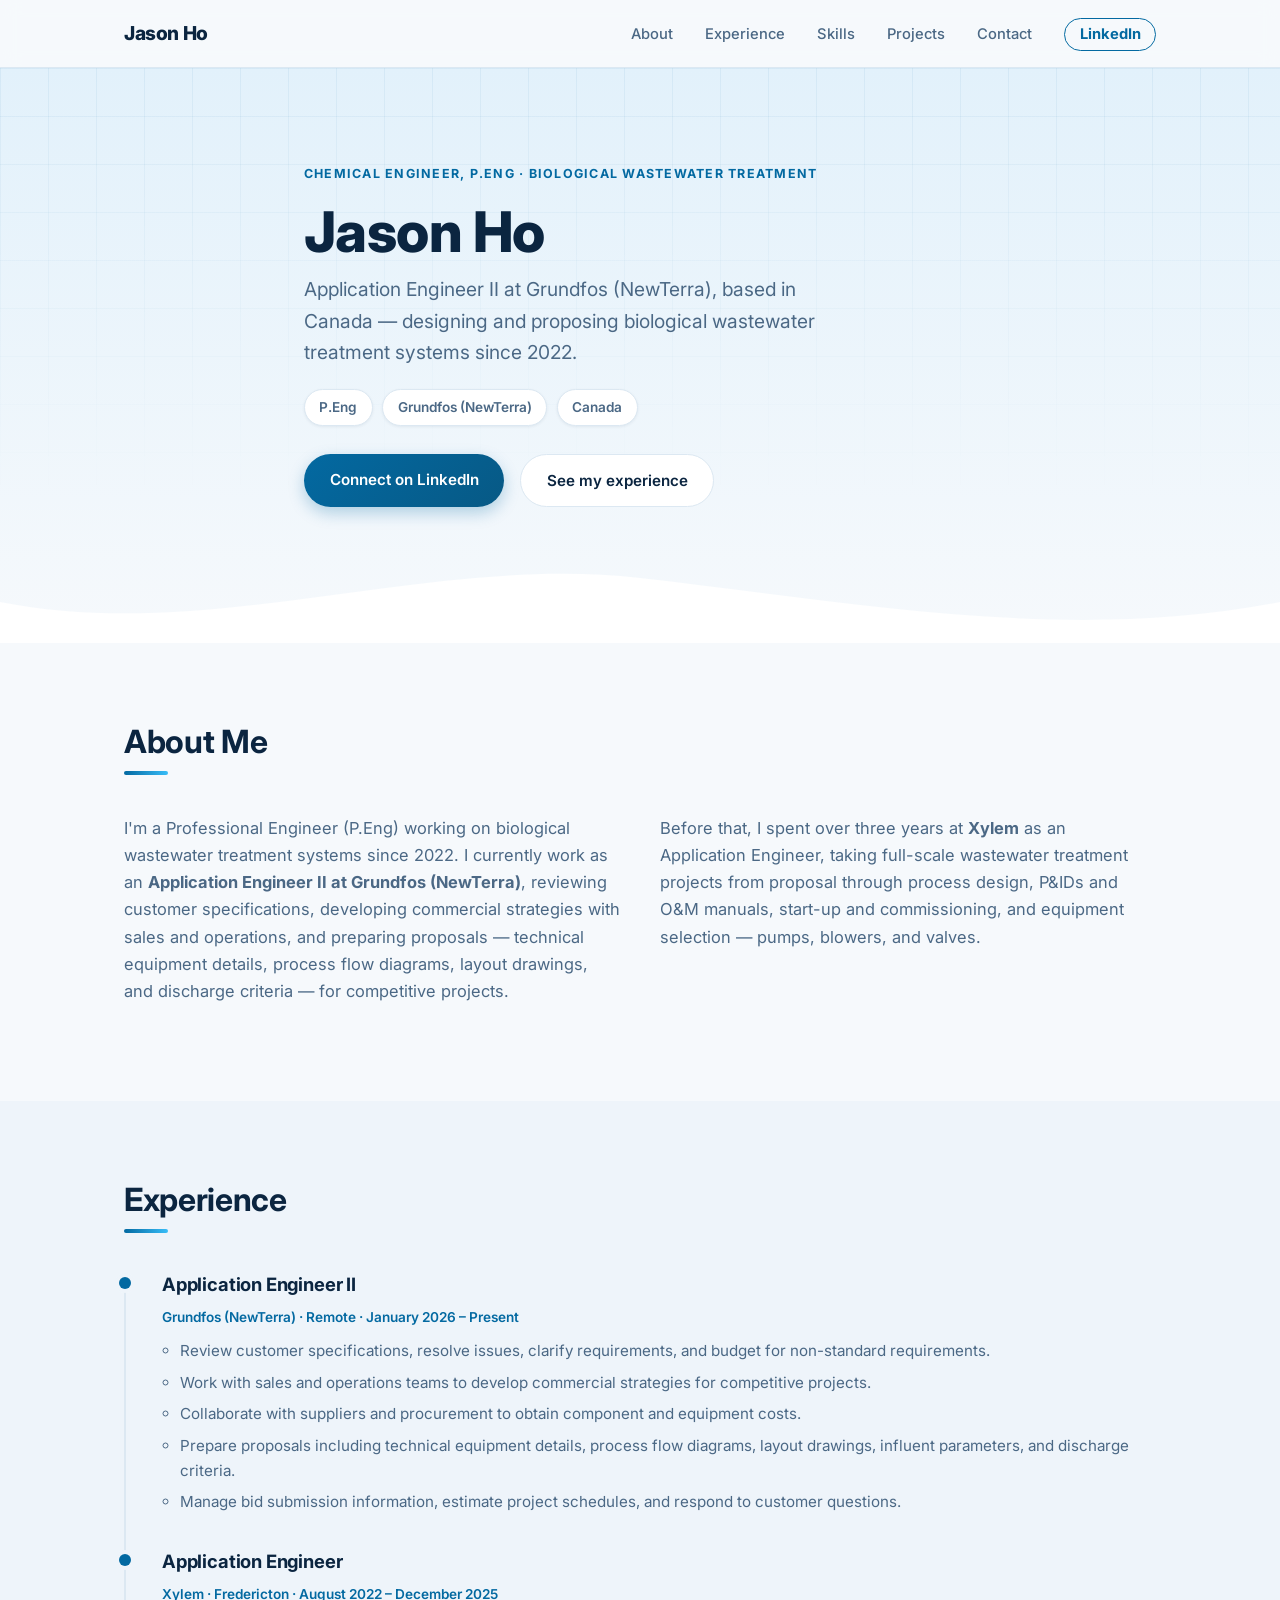
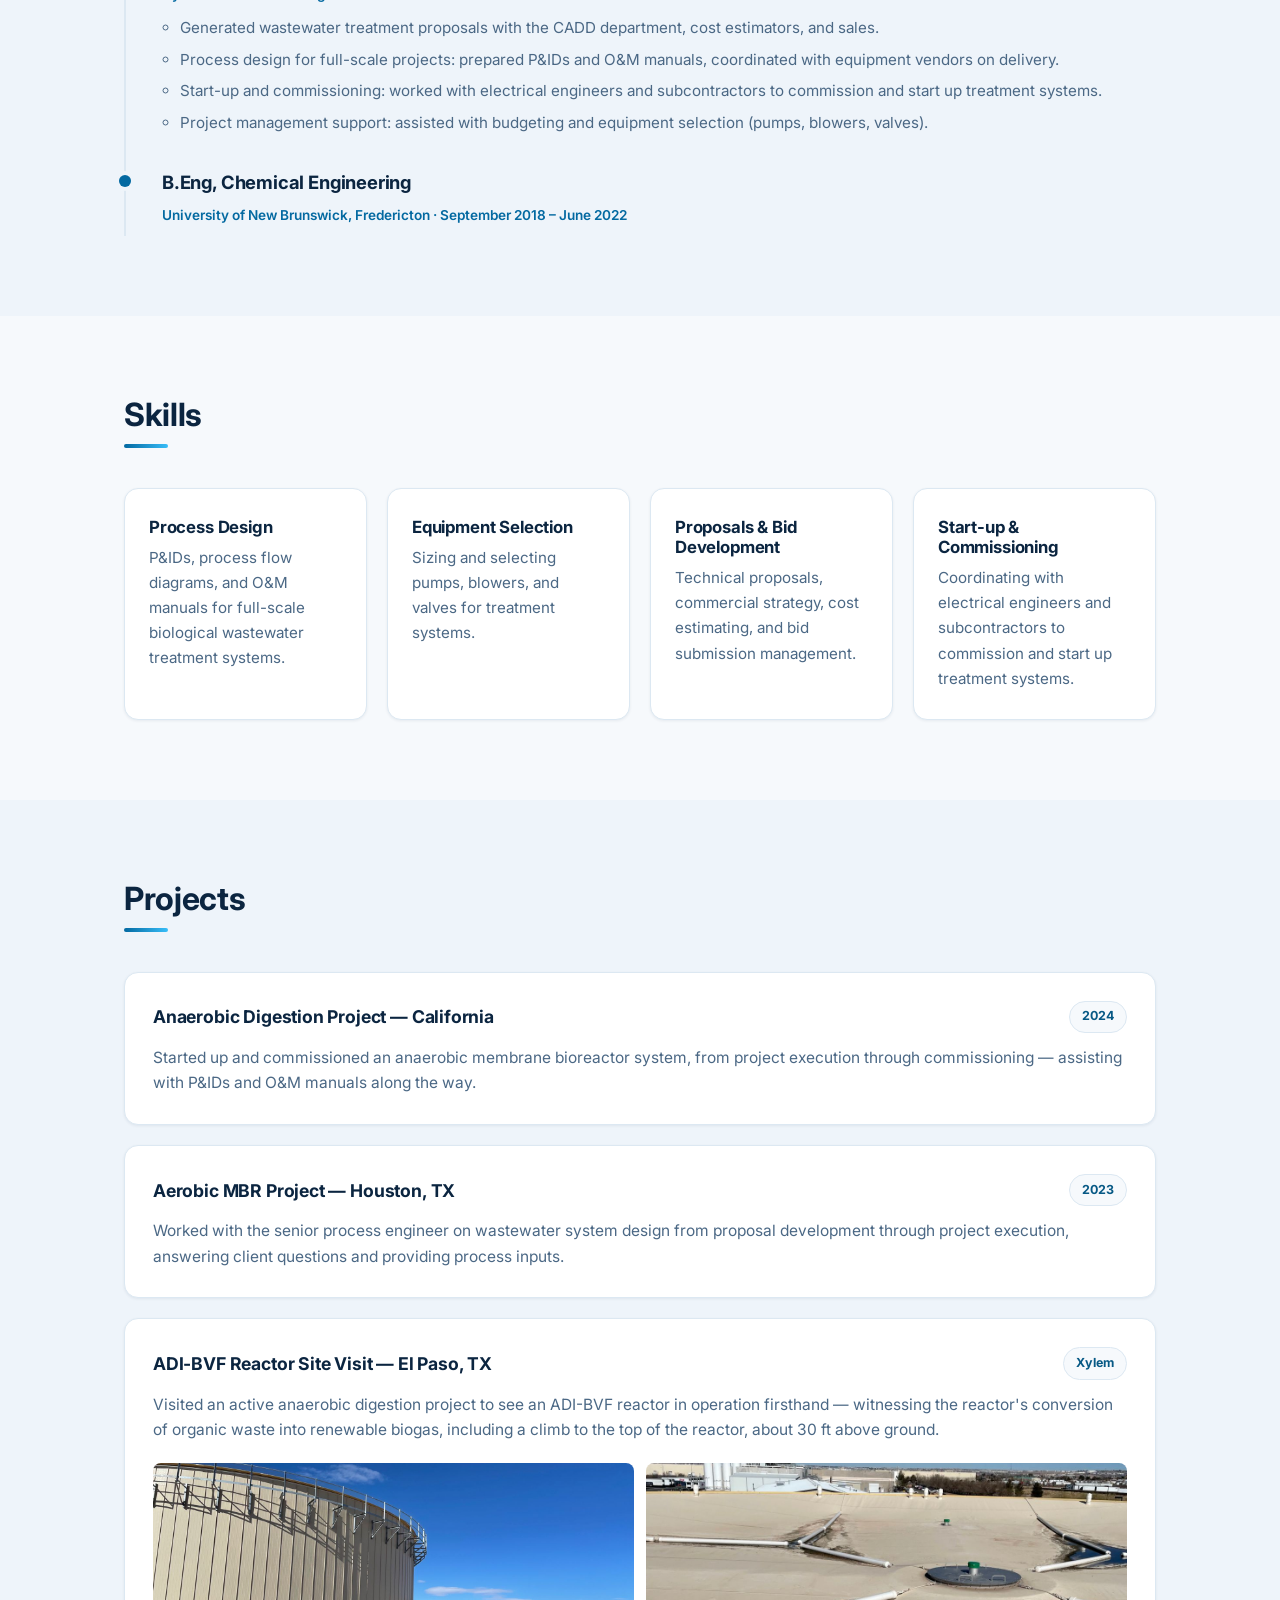
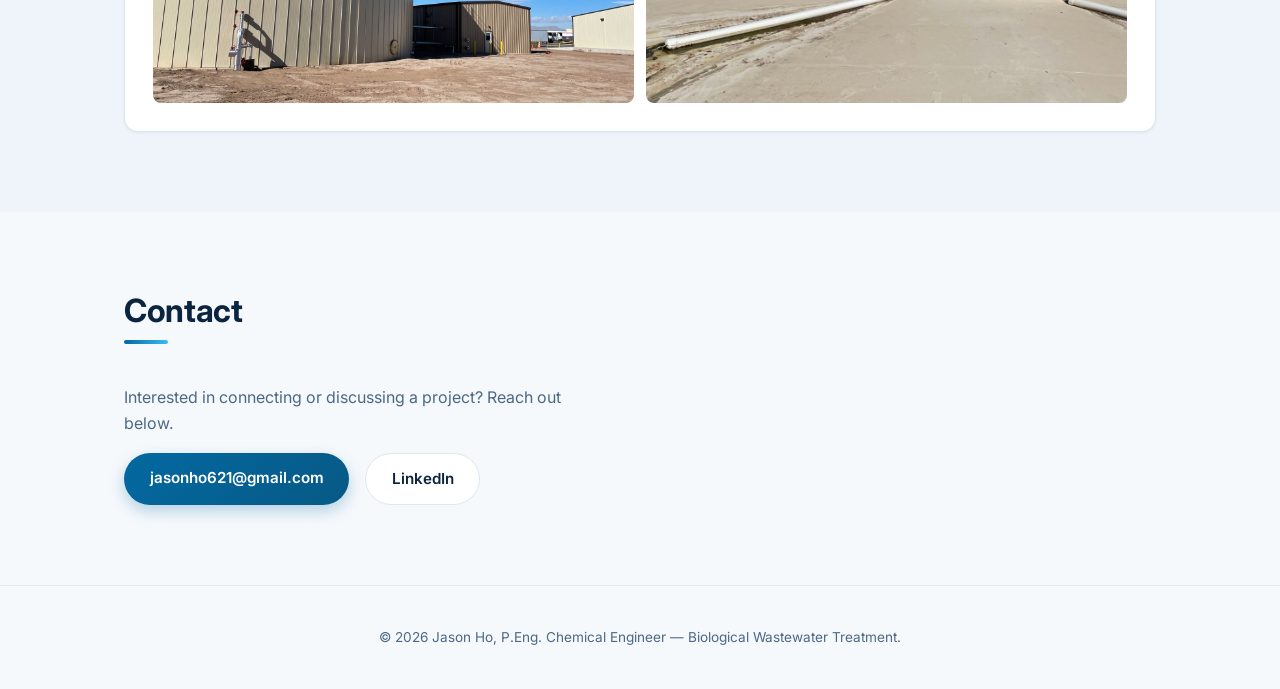
==== index.html @ 78708e4a "Redesign site visuals Add Inter typeface, refine buttons/cards/nav with more depth and polish, add a" ====
<!DOCTYPE html>
<html lang="en">
<head>
  <meta charset="UTF-8" />
  <meta name="viewport" content="width=device-width, initial-scale=1.0" />
  <title>Jason Ho, P.Eng | Chemical Engineer — Biological Wastewater Treatment</title>
  <meta name="description" content="Jason Ho, P.Eng is a chemical engineer specializing in biological wastewater treatment, process design, and application engineering at Grundfos (NewTerra)." />
  <link rel="icon" href="data:,">
  <link rel="preconnect" href="https://fonts.googleapis.com">
  <link rel="preconnect" href="https://fonts.gstatic.com" crossorigin>
  <link href="https://fonts.googleapis.com/css2?family=Inter:wght@400;500;600;700;800&display=swap" rel="stylesheet">
  <link rel="stylesheet" href="styles.css" />
</head>
<body>

  <header class="site-header">
    <nav class="nav container">
      <a href="#top" class="logo">Jason Ho</a>
      <button class="nav-toggle" id="navToggle" aria-label="Toggle navigation" aria-expanded="false">
        <span></span><span></span><span></span>
      </button>
      <ul class="nav-links" id="navLinks">
        <li><a href="#about">About</a></li>
        <li><a href="#experience">Experience</a></li>
        <li><a href="#skills">Skills</a></li>
        <li><a href="#projects">Projects</a></li>
        <li><a href="#contact">Contact</a></li>
        <li><a href="https://www.linkedin.com/in/jason-h-726504182" class="nav-linkedin" target="_blank" rel="noopener noreferrer">LinkedIn</a></li>
      </ul>
    </nav>
  </header>

  <main>
    <section id="top" class="hero">
      <div class="container hero-inner">
        <p class="eyebrow">Chemical Engineer, P.Eng · Biological Wastewater Treatment</p>
        <h1>Jason Ho</h1>
        <p class="hero-subtitle">
          Application Engineer II at Grundfos (NewTerra), based in Canada —
          designing and proposing biological wastewater treatment systems
          since 2022.
        </p>
        <div class="hero-chips">
          <span class="chip">P.Eng</span>
          <span class="chip">Grundfos (NewTerra)</span>
          <span class="chip">Canada</span>
        </div>
        <div class="hero-cta">
          <a href="https://www.linkedin.com/in/jason-h-726504182" class="btn btn-primary" target="_blank" rel="noopener noreferrer">Connect on LinkedIn</a>
          <a href="#experience" class="btn btn-secondary">See my experience</a>
        </div>
      </div>
      <div class="hero-wave" aria-hidden="true">
        <svg viewBox="0 0 1440 120" preserveAspectRatio="none">
          <path d="M0,64 C240,120 480,0 720,32 C960,64 1200,120 1440,64 L1440,120 L0,120 Z"></path>
        </svg>
      </div>
    </section>

    <section id="about" class="section">
      <div class="container">
        <h2 class="section-title">About Me</h2>
        <div class="about-grid">
          <p>
            I'm a Professional Engineer (P.Eng) working on biological
            wastewater treatment systems since 2022. I currently work as an
            <strong>Application Engineer II at Grundfos (NewTerra)</strong>,
            reviewing customer specifications, developing commercial
            strategies with sales and operations, and preparing proposals —
            technical equipment details, process flow diagrams, layout
            drawings, and discharge criteria — for competitive projects.
          </p>
          <p>
            Before that, I spent over three years at <strong>Xylem</strong> as
            an Application Engineer, taking full-scale wastewater treatment
            projects from proposal through process design, P&amp;IDs and O&amp;M
            manuals, start-up and commissioning, and equipment selection —
            pumps, blowers, and valves.
          </p>
        </div>
      </div>
    </section>

    <section id="experience" class="section section-alt">
      <div class="container">
        <h2 class="section-title">Experience</h2>
        <ol class="timeline">
          <li class="timeline-item">
            <div class="timeline-marker"></div>
            <div class="timeline-content">
              <h3>Application Engineer II</h3>
              <p class="timeline-meta">Grundfos (NewTerra) · Remote · January 2026 – Present</p>
              <ul>
                <li>Review customer specifications, resolve issues, clarify requirements, and budget for non-standard requirements.</li>
                <li>Work with sales and operations teams to develop commercial strategies for competitive projects.</li>
                <li>Collaborate with suppliers and procurement to obtain component and equipment costs.</li>
                <li>Prepare proposals including technical equipment details, process flow diagrams, layout drawings, influent parameters, and discharge criteria.</li>
                <li>Manage bid submission information, estimate project schedules, and respond to customer questions.</li>
              </ul>
            </div>
          </li>
          <li class="timeline-item">
            <div class="timeline-marker"></div>
            <div class="timeline-content">
              <h3>Application Engineer</h3>
              <p class="timeline-meta">Xylem · Fredericton · August 2022 – December 2025</p>
              <ul>
                <li>Generated wastewater treatment proposals with the CADD department, cost estimators, and sales.</li>
                <li>Process design for full-scale projects: prepared P&amp;IDs and O&amp;M manuals, coordinated with equipment vendors on delivery.</li>
                <li>Start-up and commissioning: worked with electrical engineers and subcontractors to commission and start up treatment systems.</li>
                <li>Project management support: assisted with budgeting and equipment selection (pumps, blowers, valves).</li>
              </ul>
            </div>
          </li>
          <li class="timeline-item">
            <div class="timeline-marker"></div>
            <div class="timeline-content">
              <h3>B.Eng, Chemical Engineering</h3>
              <p class="timeline-meta">University of New Brunswick, Fredericton · September 2018 – June 2022</p>
            </div>
          </li>
        </ol>
      </div>
    </section>

    <section id="skills" class="section">
      <div class="container">
        <h2 class="section-title">Skills</h2>
        <div class="skills-grid">
          <div class="skill-card">
            <h3>Process Design</h3>
            <p>P&amp;IDs, process flow diagrams, and O&amp;M manuals for full-scale biological wastewater treatment systems.</p>
          </div>
          <div class="skill-card">
            <h3>Equipment Selection</h3>
            <p>Sizing and selecting pumps, blowers, and valves for treatment systems.</p>
          </div>
          <div class="skill-card">
            <h3>Proposals &amp; Bid Development</h3>
            <p>Technical proposals, commercial strategy, cost estimating, and bid submission management.</p>
          </div>
          <div class="skill-card">
            <h3>Start-up &amp; Commissioning</h3>
            <p>Coordinating with electrical engineers and subcontractors to commission and start up treatment systems.</p>
          </div>
        </div>
      </div>
    </section>

    <section id="projects" class="section section-alt">
      <div class="container">
        <h2 class="section-title">Projects</h2>
        <div class="projects-list">
          <article class="project-card">
            <div class="project-card-header">
              <h3>Anaerobic Digestion Project — California</h3>
              <span class="pill">2024</span>
            </div>
            <p>
              Started up and commissioned an anaerobic membrane bioreactor
              system, from project execution through commissioning —
              assisting with P&amp;IDs and O&amp;M manuals along the way.
            </p>
          </article>
          <article class="project-card">
            <div class="project-card-header">
              <h3>Aerobic MBR Project — Houston, TX</h3>
              <span class="pill">2023</span>
            </div>
            <p>
              Worked with the senior process engineer on wastewater system
              design from proposal development through project execution,
              answering client questions and providing process inputs.
            </p>
          </article>
          <article class="project-card">
            <div class="project-card-header">
              <h3>ADI-BVF Reactor Site Visit — El Paso, TX</h3>
              <span class="pill">Xylem</span>
            </div>
            <p>
              Visited an active anaerobic digestion project to see an
              ADI-BVF reactor in operation firsthand — witnessing the
              reactor's conversion of organic waste into renewable biogas,
              including a climb to the top of the reactor, about 30 ft
              above ground.
            </p>
            <div class="project-photos">
              <img src="assets/adi-bvf-tank.jpg" alt="ADI-BVF anaerobic digestion reactor tank exterior at the El Paso, TX site" loading="lazy" />
              <img src="assets/adi-bvf-rooftop.jpg" alt="View from the top of the ADI-BVF reactor, about 30 ft above ground" loading="lazy" />
            </div>
          </article>
        </div>
      </div>
    </section>

    <section id="contact" class="section">
      <div class="container">
        <h2 class="section-title">Contact</h2>
        <p class="contact-intro">Interested in connecting or discussing a project? Reach out below.</p>
        <div class="contact-links">
          <a href="mailto:jasonho621@gmail.com" class="btn btn-primary">jasonho621@gmail.com</a>
          <a href="https://www.linkedin.com/in/jason-h-726504182" class="btn btn-secondary" target="_blank" rel="noopener noreferrer">LinkedIn</a>
        </div>
      </div>
    </section>
  </main>

  <footer class="site-footer">
    <div class="container">
      <p>&copy; <span id="year"></span> Jason Ho, P.Eng. Chemical Engineer — Biological Wastewater Treatment.</p>
    </div>
  </footer>

  <script src="script.js"></script>
</body>
</html>
---- styles.css ----
:root {
  --color-ink: #0b2540;
  --color-ink-soft: #4b6885;
  --color-bg: #f6f9fc;
  --color-bg-alt: #eef4fa;
  --color-surface: #ffffff;
  --color-primary: #0369a1;
  --color-primary-dark: #075985;
  --color-accent: #38bdf8;
  --color-border: #dce8f2;
  --shadow-sm: 0 1px 3px rgba(11, 37, 64, 0.07);
  --shadow-md: 0 12px 28px rgba(11, 37, 64, 0.12);
  --radius: 14px;
  --radius-sm: 8px;
  --max-width: 1080px;
  --font-body: "Inter", system-ui, -apple-system, "Segoe UI", Roboto, Helvetica, Arial, sans-serif;
}

* {
  box-sizing: border-box;
}

html {
  scroll-behavior: smooth;
}

body {
  margin: 0;
  font-family: var(--font-body);
  color: var(--color-ink);
  background: var(--color-bg);
  line-height: 1.65;
  -webkit-font-smoothing: antialiased;
}

.container {
  max-width: var(--max-width);
  margin: 0 auto;
  padding: 0 1.5rem;
}

h1, h2, h3 {
  line-height: 1.2;
  margin: 0 0 0.5rem;
  font-weight: 700;
  letter-spacing: -0.01em;
}

p {
  margin: 0 0 1rem;
  color: var(--color-ink-soft);
}

a {
  color: var(--color-primary);
}

/* Header */
.site-header {
  position: sticky;
  top: 0;
  z-index: 100;
  background: rgba(246, 249, 252, 0.85);
  backdrop-filter: blur(10px);
  border-bottom: 1px solid var(--color-border);
}

.nav {
  display: flex;
  align-items: center;
  justify-content: space-between;
  padding: 1.1rem 1.5rem;
}

.logo {
  font-weight: 800;
  font-size: 1.2rem;
  text-decoration: none;
  color: var(--color-ink);
  letter-spacing: -0.02em;
}

.nav-links {
  display: flex;
  align-items: center;
  gap: 2rem;
  list-style: none;
  margin: 0;
  padding: 0;
}

.nav-links a {
  text-decoration: none;
  color: var(--color-ink-soft);
  font-weight: 500;
  font-size: 0.92rem;
  transition: color 0.2s ease;
}

.nav-links a:hover {
  color: var(--color-primary);
}

.nav-linkedin {
  color: var(--color-primary) !important;
  font-weight: 700 !important;
  padding: 0.4rem 0.9rem;
  border: 1.5px solid var(--color-primary);
  border-radius: 999px;
  transition: background 0.2s ease, color 0.2s ease;
}

.nav-linkedin:hover {
  background: var(--color-primary);
  color: #fff !important;
}

.nav-toggle {
  display: none;
  flex-direction: column;
  gap: 4px;
  background: none;
  border: none;
  cursor: pointer;
  padding: 0.5rem;
}

.nav-toggle span {
  width: 22px;
  height: 2px;
  background: var(--color-ink);
  display: block;
}

/* Hero */
.hero {
  position: relative;
  padding: 6rem 0 8.5rem;
  background:
    linear-gradient(180deg, #e2f1fb 0%, #f6f9fc 100%);
  overflow: hidden;
}

.hero::before {
  content: "";
  position: absolute;
  inset: 0;
  background-image:
    linear-gradient(rgba(3, 105, 161, 0.06) 1px, transparent 1px),
    linear-gradient(90deg, rgba(3, 105, 161, 0.06) 1px, transparent 1px);
  background-size: 48px 48px;
  mask-image: linear-gradient(180deg, black, transparent 75%);
  pointer-events: none;
}

.hero-inner {
  position: relative;
  max-width: 720px;
}

.eyebrow {
  text-transform: uppercase;
  letter-spacing: 0.1em;
  font-size: 0.78rem;
  font-weight: 700;
  color: var(--color-primary);
  margin-bottom: 0.9rem;
}

.hero h1 {
  font-size: clamp(2.5rem, 5.5vw, 3.5rem);
  color: var(--color-ink);
  font-weight: 800;
}

.hero-subtitle {
  font-size: 1.2rem;
  max-width: 560px;
  color: var(--color-ink-soft);
}

.hero-chips {
  display: flex;
  gap: 0.6rem;
  flex-wrap: wrap;
  margin: 1.25rem 0 1.75rem;
}

.chip {
  display: inline-flex;
  align-items: center;
  padding: 0.4rem 0.9rem;
  background: var(--color-surface);
  border: 1px solid var(--color-border);
  border-radius: 999px;
  font-size: 0.85rem;
  font-weight: 600;
  color: var(--color-ink-soft);
  box-shadow: var(--shadow-sm);
}

.hero-cta {
  display: flex;
  gap: 1rem;
  flex-wrap: wrap;
}

.hero-wave {
  position: absolute;
  bottom: -1px;
  left: 0;
  width: 100%;
  line-height: 0;
}

.hero-wave svg {
  width: 100%;
  height: 90px;
  display: block;
}

.hero-wave path {
  fill: var(--color-surface);
}

/* Buttons */
.btn {
  display: inline-block;
  padding: 0.8rem 1.6rem;
  border-radius: 999px;
  font-weight: 600;
  text-decoration: none;
  font-size: 0.95rem;
  transition: transform 0.15s ease, box-shadow 0.15s ease, background 0.15s ease;
}

.btn-primary {
  background: linear-gradient(135deg, var(--color-primary), var(--color-primary-dark));
  color: #fff;
  box-shadow: 0 6px 16px rgba(3, 105, 161, 0.28);
}

.btn-primary:hover {
  transform: translateY(-2px);
  box-shadow: 0 10px 24px rgba(3, 105, 161, 0.34);
}

.btn-secondary {
  background: var(--color-surface);
  color: var(--color-ink);
  border: 1.5px solid var(--color-border);
}

.btn-secondary:hover {
  border-color: var(--color-primary);
  color: var(--color-primary);
  transform: translateY(-2px);
  box-shadow: var(--shadow-sm);
}

/* Sections */
.section {
  padding: 5rem 0;
}

.section-alt {
  background: var(--color-bg-alt);
}

.section-title {
  font-size: 2rem;
  margin-bottom: 2.5rem;
  position: relative;
  padding-bottom: 0.85rem;
}

.section-title::after {
  content: "";
  position: absolute;
  left: 0;
  bottom: 0;
  width: 44px;
  height: 4px;
  border-radius: 999px;
  background: linear-gradient(90deg, var(--color-primary), var(--color-accent));
}

.about-grid {
  display: grid;
  grid-template-columns: 1fr 1fr;
  gap: 2.5rem;
}

.about-grid p {
  font-size: 1.03rem;
}

@media (max-width: 720px) {
  .about-grid {
    grid-template-columns: 1fr;
  }
}

/* Timeline */
.timeline {
  list-style: none;
  margin: 0;
  padding: 0;
  border-left: 2px solid var(--color-border);
}

.timeline-item {
  position: relative;
  padding: 0 0 2.25rem 2.25rem;
}

.timeline-item:last-child {
  padding-bottom: 0;
}

.timeline-marker {
  position: absolute;
  left: -7px;
  top: 4px;
  width: 12px;
  height: 12px;
  border-radius: 50%;
  background: var(--color-primary);
  box-shadow: 0 0 0 4px var(--color-bg-alt);
}

.timeline-content h3 {
  font-size: 1.15rem;
}

.timeline-meta {
  display: inline-block;
  font-weight: 600;
  color: var(--color-primary);
  font-size: 0.85rem;
  margin-bottom: 0.6rem;
}

.timeline-content ul {
  margin: 0;
  padding-left: 1.1rem;
  color: var(--color-ink-soft);
}

.timeline-content li {
  margin-bottom: 0.4rem;
  font-size: 0.95rem;
}

.timeline-content li:last-child {
  margin-bottom: 0;
}

/* Skills */
.skills-grid {
  display: grid;
  grid-template-columns: repeat(auto-fit, minmax(220px, 1fr));
  gap: 1.25rem;
}

.skill-card {
  background: var(--color-surface);
  border: 1px solid var(--color-border);
  border-radius: var(--radius);
  padding: 1.75rem 1.5rem;
  box-shadow: var(--shadow-sm);
  transition: transform 0.2s ease, box-shadow 0.2s ease, border-color 0.2s ease;
}

.skill-card:hover {
  transform: translateY(-4px);
  box-shadow: var(--shadow-md);
  border-color: var(--color-accent);
}

.skill-card h3 {
  font-size: 1.05rem;
  color: var(--color-ink);
}

.skill-card p {
  margin-bottom: 0;
  font-size: 0.95rem;
}

.section-alt .skill-card {
  background: var(--color-surface);
}

/* Projects */
.projects-list {
  display: flex;
  flex-direction: column;
  gap: 1.25rem;
}

.project-card {
  background: var(--color-surface);
  border: 1px solid var(--color-border);
  border-radius: var(--radius);
  padding: 1.75rem;
  box-shadow: var(--shadow-sm);
  transition: transform 0.2s ease, box-shadow 0.2s ease, border-color 0.2s ease;
}

.project-card:hover {
  transform: translateY(-3px);
  box-shadow: var(--shadow-md);
  border-color: var(--color-accent);
}

.project-card-header {
  display: flex;
  align-items: center;
  justify-content: space-between;
  gap: 1rem;
  flex-wrap: wrap;
  margin-bottom: 0.75rem;
}

.project-card-header h3 {
  font-size: 1.1rem;
  margin-bottom: 0;
}

.project-card p {
  margin-bottom: 0;
  font-size: 0.97rem;
}

.pill {
  flex-shrink: 0;
  font-size: 0.78rem;
  font-weight: 700;
  color: var(--color-primary-dark);
  background: var(--color-bg-alt);
  border: 1px solid var(--color-border);
  padding: 0.3rem 0.75rem;
  border-radius: 999px;
}

.section-alt .pill {
  background: var(--color-bg);
}

.project-photos {
  display: grid;
  grid-template-columns: 1fr 1fr;
  gap: 0.75rem;
  margin-top: 1.25rem;
}

.project-photos img {
  width: 100%;
  height: 240px;
  object-fit: cover;
  border-radius: var(--radius-sm);
  display: block;
}

@media (max-width: 640px) {
  .project-photos {
    grid-template-columns: 1fr;
  }

  .project-photos img {
    height: 200px;
  }
}

/* Contact */
.contact-intro {
  max-width: 480px;
}

.contact-links {
  display: flex;
  gap: 1rem;
  flex-wrap: wrap;
}

/* Footer */
.site-footer {
  padding: 2.5rem 0;
  border-top: 1px solid var(--color-border);
  text-align: center;
}

.site-footer p {
  margin: 0;
  font-size: 0.85rem;
  color: var(--color-ink-soft);
}

/* Mobile nav */
@media (max-width: 720px) {
  .nav-toggle {
    display: flex;
  }

  .nav-links {
    position: absolute;
    top: 100%;
    left: 0;
    right: 0;
    background: var(--color-surface);
    flex-direction: column;
    align-items: stretch;
    gap: 0;
    border-bottom: 1px solid var(--color-border);
    max-height: 0;
    overflow: hidden;
    transition: max-height 0.25s ease;
  }

  .nav-links.open {
    max-height: 340px;
  }

  .nav-links li {
    border-top: 1px solid var(--color-border);
  }

  .nav-links a {
    display: block;
    padding: 1rem 1.5rem;
  }

  .nav-linkedin {
    margin: 0.75rem 1.5rem;
    text-align: center;
  }
}
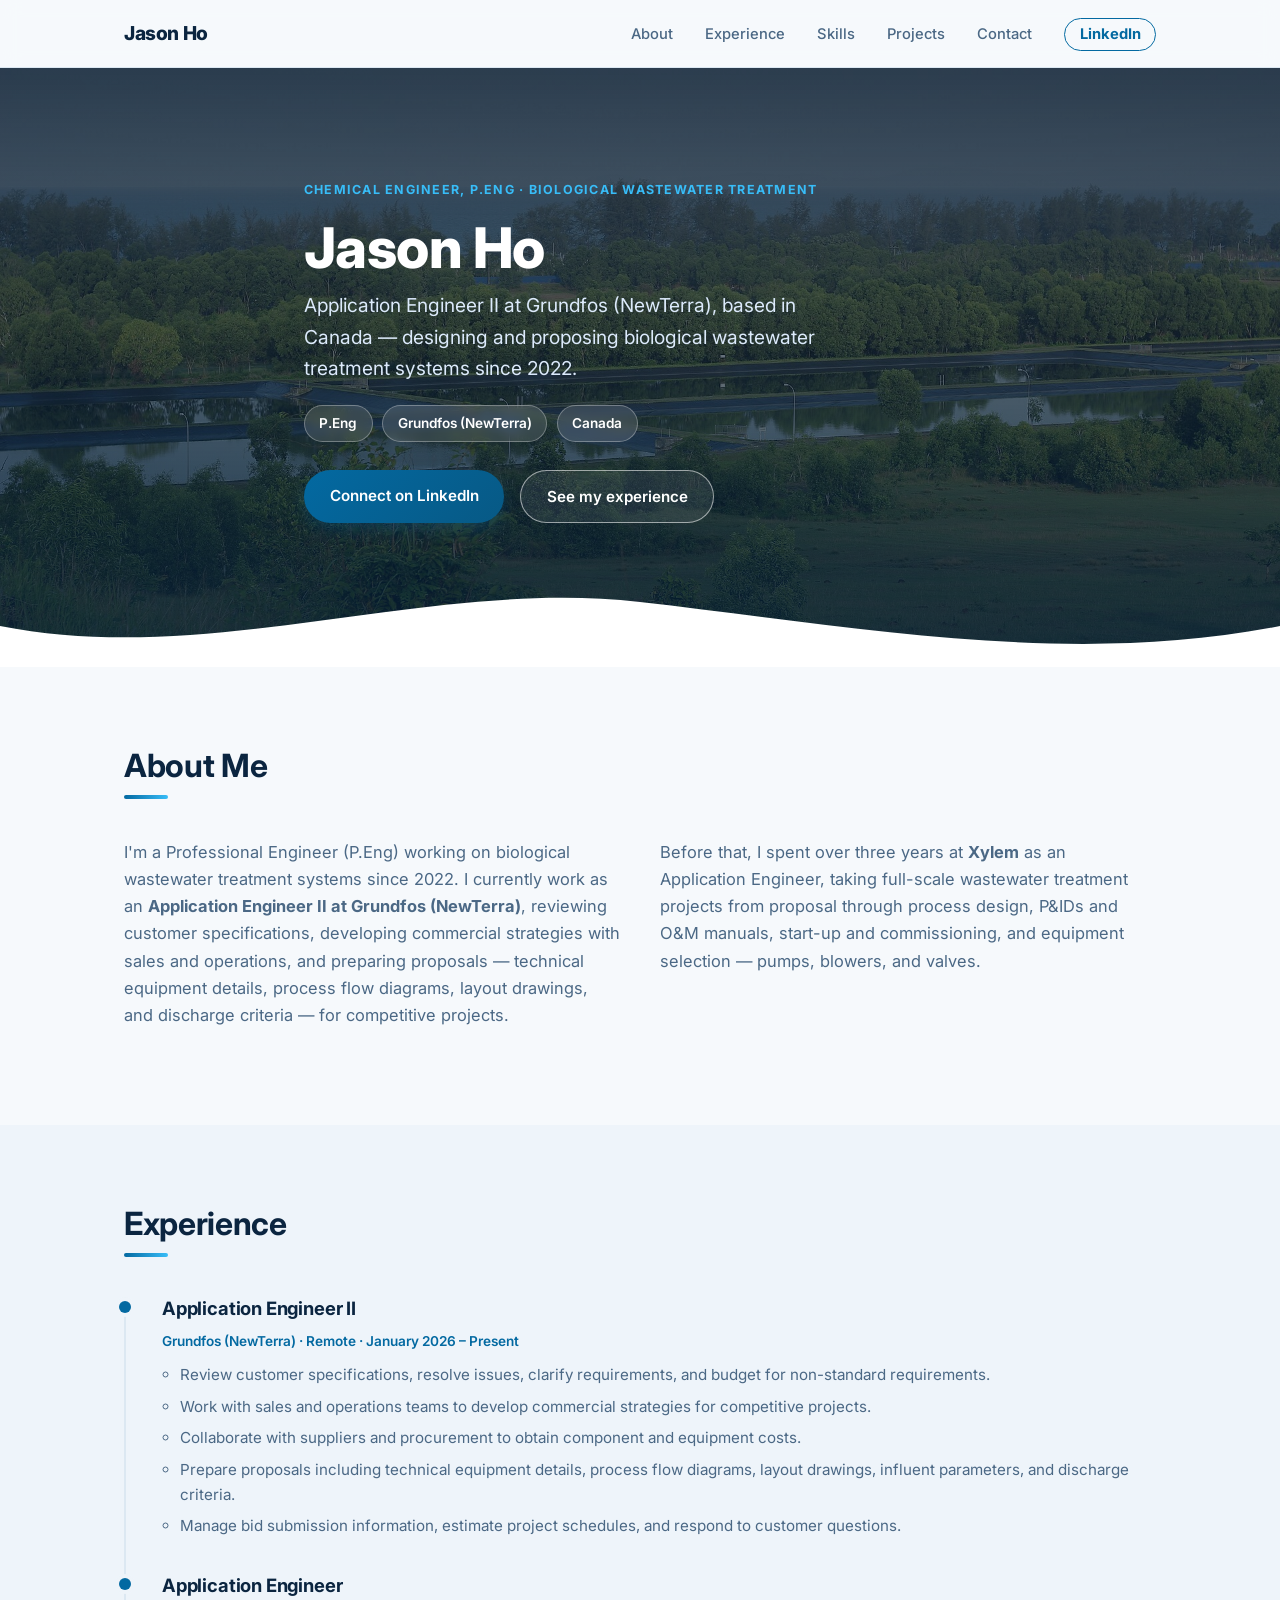
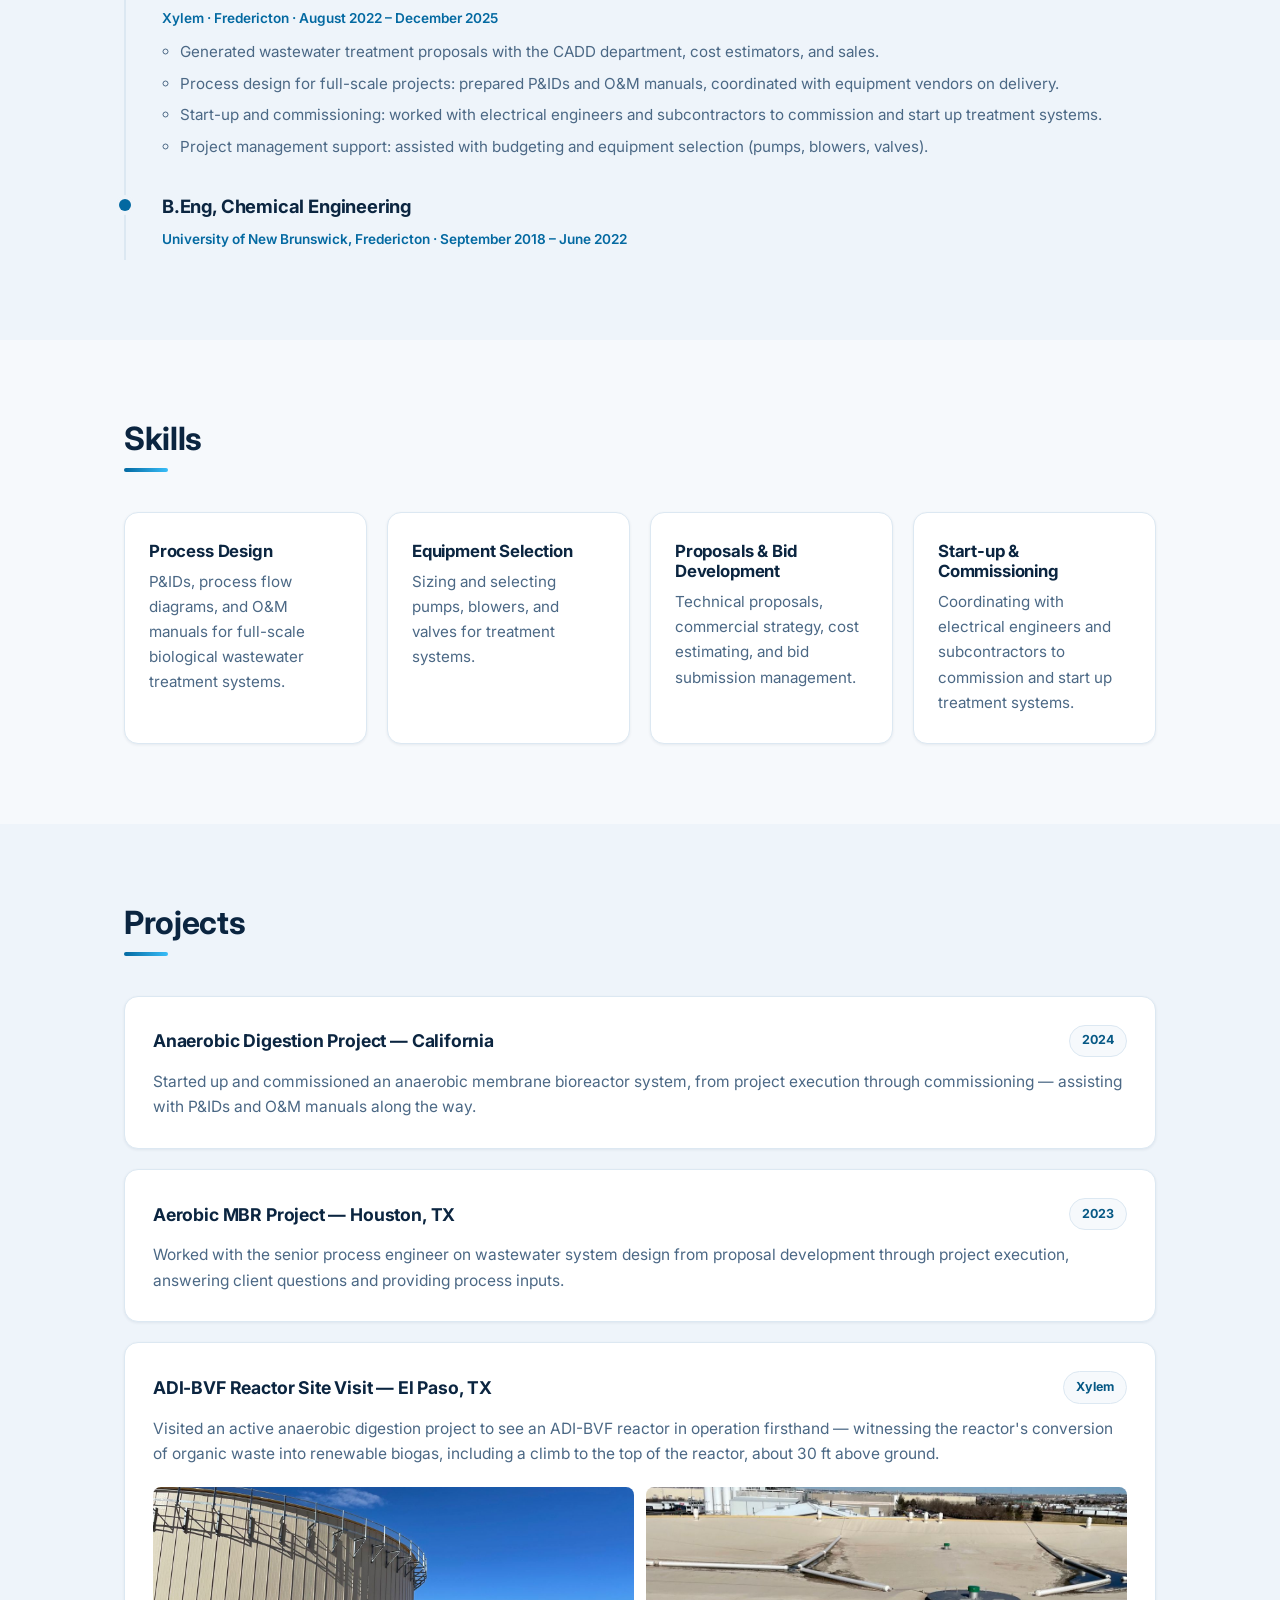
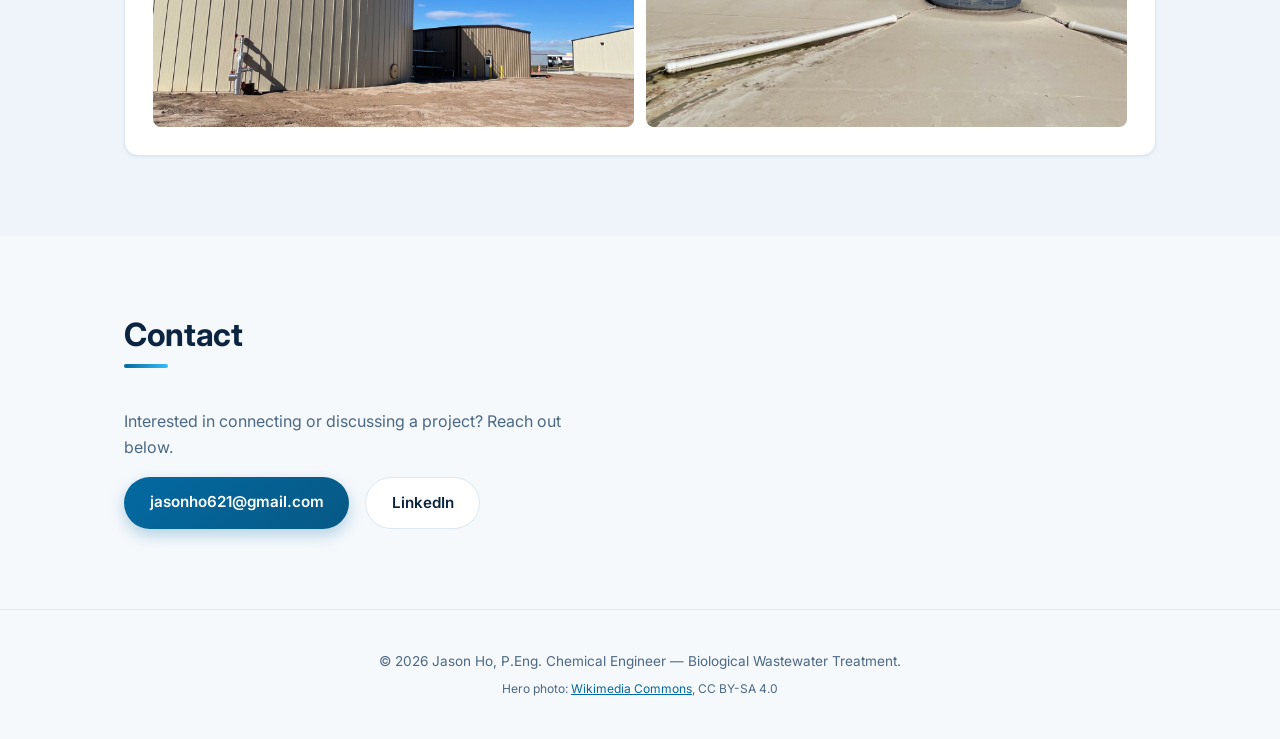
==== commit dbe0b3b4: "Use real wastewater treatment plant photo in hero Move the uploaded Wikimedia Commons photo into ass" ====
--- a/index.html
+++ b/index.html
@@ -209,6 +209,7 @@
   <footer class="site-footer">
     <div class="container">
       <p>&copy; <span id="year"></span> Jason Ho, P.Eng. Chemical Engineer — Biological Wastewater Treatment.</p>
+      <p class="photo-credit">Hero photo: <a href="https://commons.wikimedia.org/wiki/File:Waste_Water_Treatment_Plant.jpg" target="_blank" rel="noopener noreferrer">Wikimedia Commons</a>, CC BY-SA 4.0</p>
     </div>
   </footer>
 
--- a/styles.css
+++ b/styles.css
@@ -135,22 +135,13 @@
 /* Hero */
 .hero {
   position: relative;
-  padding: 6rem 0 8.5rem;
+  padding: 7rem 0 9rem;
   background:
-    linear-gradient(180deg, #e2f1fb 0%, #f6f9fc 100%);
+    linear-gradient(180deg, rgba(6, 24, 43, 0.82) 0%, rgba(6, 24, 43, 0.6) 45%, rgba(6, 32, 56, 0.88) 100%),
+    url("assets/hero-plant.jpg");
+  background-size: cover;
+  background-position: center;
   overflow: hidden;
-}
-
-.hero::before {
-  content: "";
-  position: absolute;
-  inset: 0;
-  background-image:
-    linear-gradient(rgba(3, 105, 161, 0.06) 1px, transparent 1px),
-    linear-gradient(90deg, rgba(3, 105, 161, 0.06) 1px, transparent 1px);
-  background-size: 48px 48px;
-  mask-image: linear-gradient(180deg, black, transparent 75%);
-  pointer-events: none;
 }
 
 .hero-inner {
@@ -163,20 +154,20 @@
   letter-spacing: 0.1em;
   font-size: 0.78rem;
   font-weight: 700;
-  color: var(--color-primary);
+  color: var(--color-accent);
   margin-bottom: 0.9rem;
 }
 
 .hero h1 {
   font-size: clamp(2.5rem, 5.5vw, 3.5rem);
-  color: var(--color-ink);
+  color: #ffffff;
   font-weight: 800;
 }
 
 .hero-subtitle {
   font-size: 1.2rem;
   max-width: 560px;
-  color: var(--color-ink-soft);
+  color: #dceafb;
 }
 
 .hero-chips {
@@ -190,13 +181,25 @@
   display: inline-flex;
   align-items: center;
   padding: 0.4rem 0.9rem;
-  background: var(--color-surface);
-  border: 1px solid var(--color-border);
+  background: rgba(255, 255, 255, 0.12);
+  border: 1px solid rgba(255, 255, 255, 0.3);
   border-radius: 999px;
   font-size: 0.85rem;
   font-weight: 600;
-  color: var(--color-ink-soft);
-  box-shadow: var(--shadow-sm);
+  color: #ffffff;
+  backdrop-filter: blur(4px);
+}
+
+.hero .btn-secondary {
+  background: rgba(255, 255, 255, 0.08);
+  color: #ffffff;
+  border: 1.5px solid rgba(255, 255, 255, 0.55);
+}
+
+.hero .btn-secondary:hover {
+  background: rgba(255, 255, 255, 0.18);
+  border-color: #ffffff;
+  color: #ffffff;
 }
 
 .hero-cta {
@@ -495,6 +498,11 @@
   margin: 0;
   font-size: 0.85rem;
   color: var(--color-ink-soft);
+}
+
+.photo-credit {
+  margin-top: 0.4rem !important;
+  font-size: 0.75rem !important;
 }
 
 /* Mobile nav */
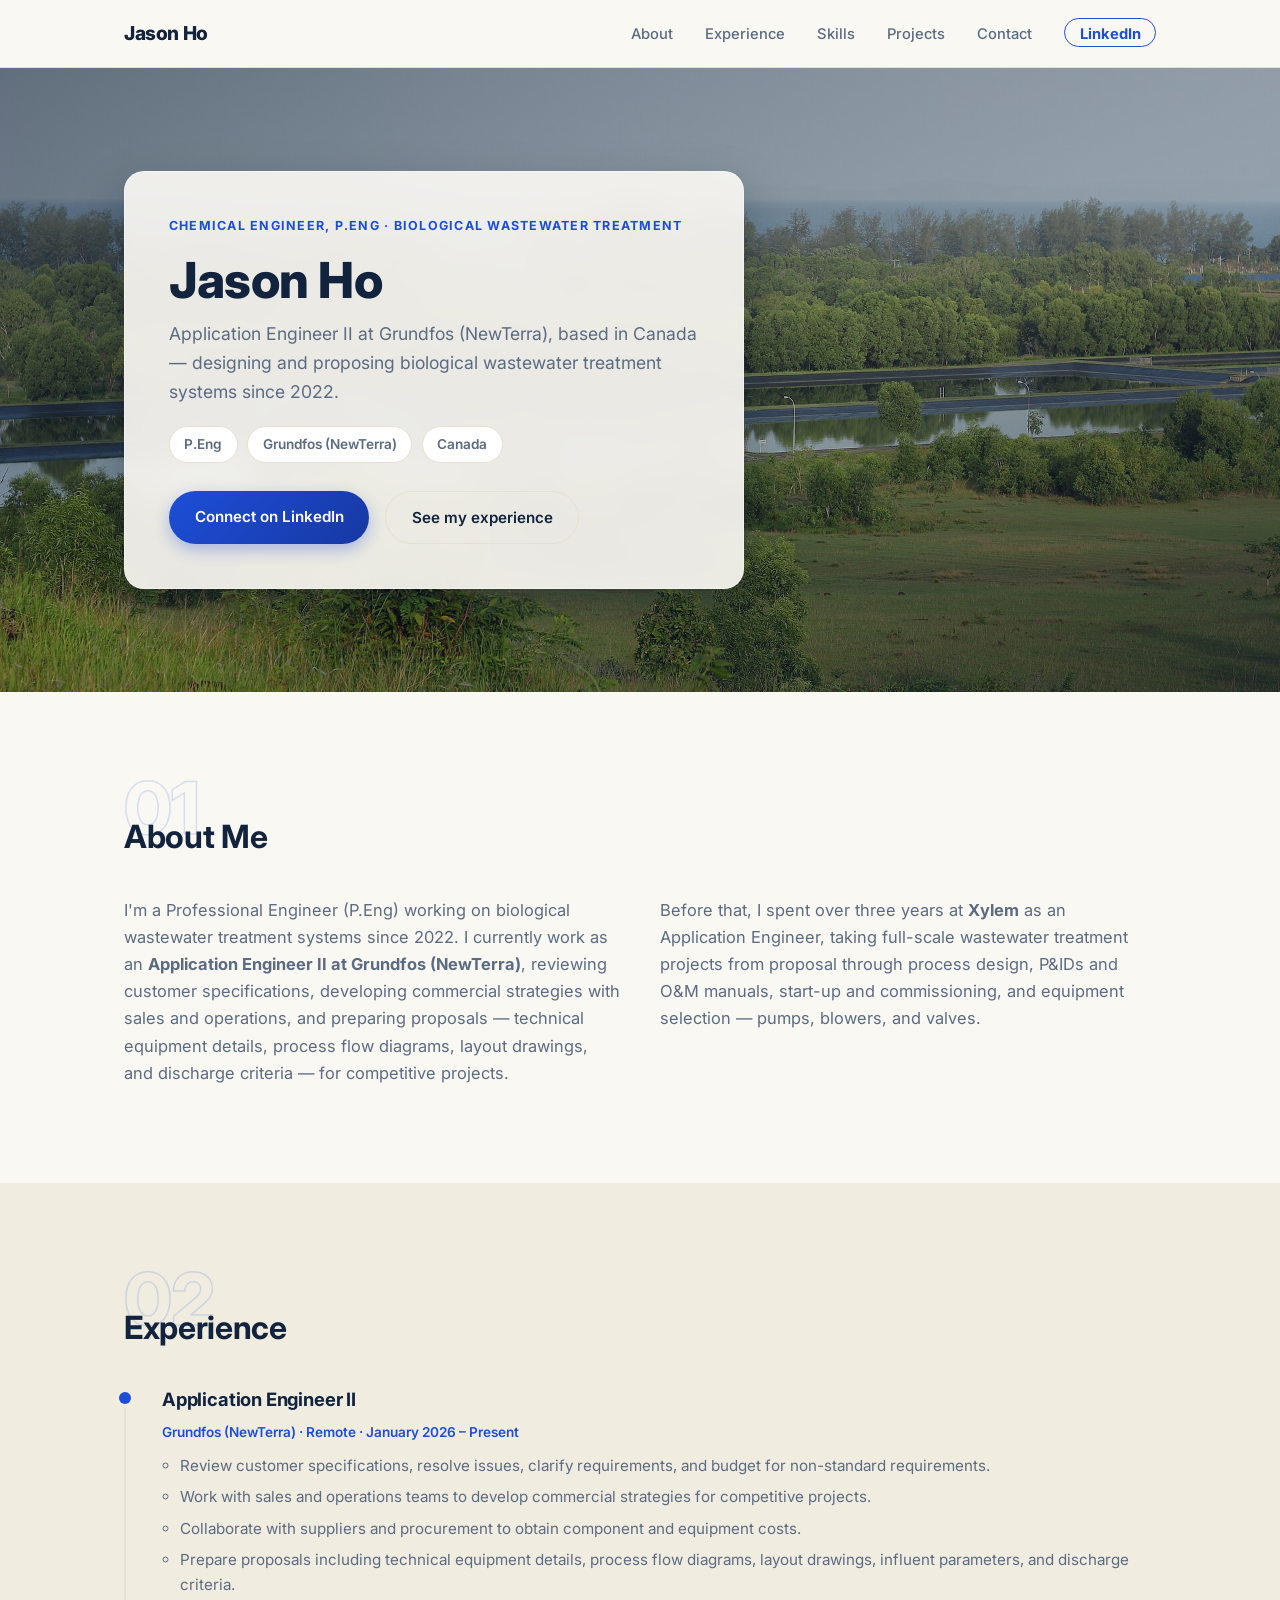
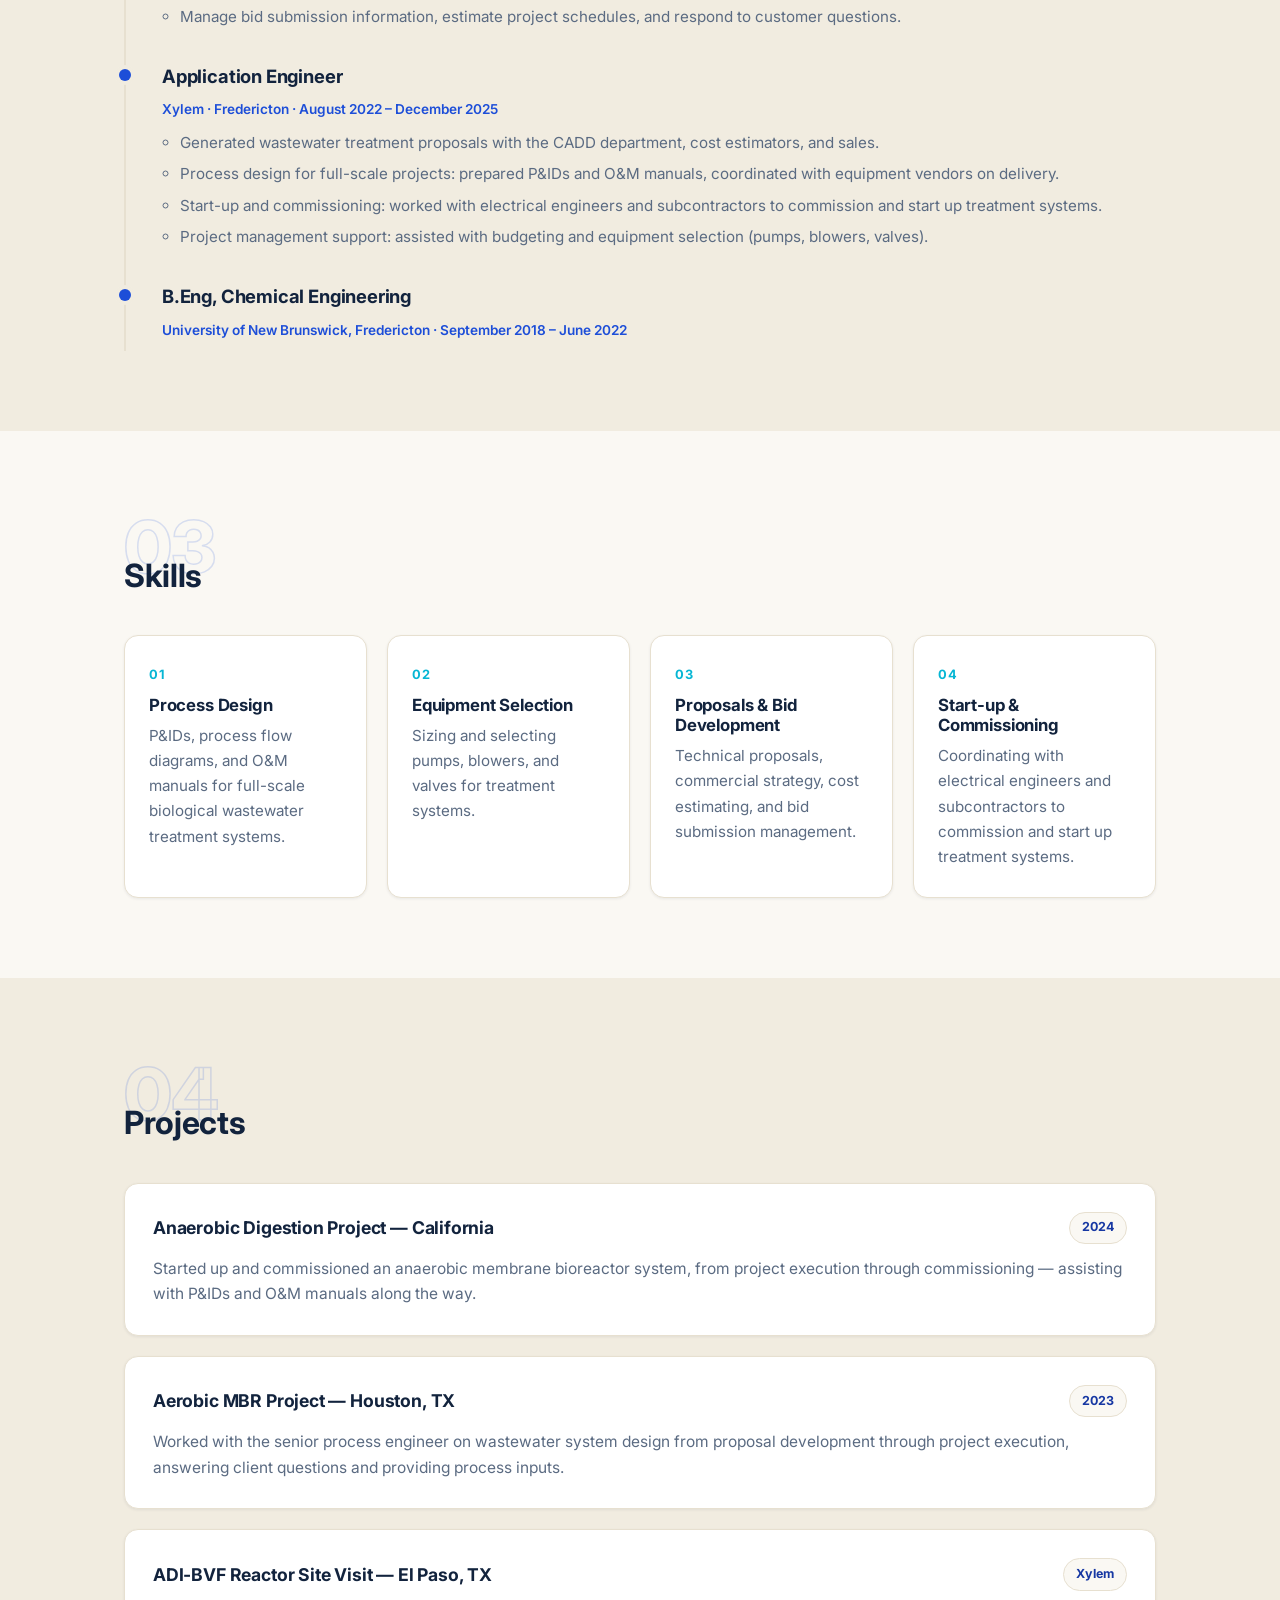
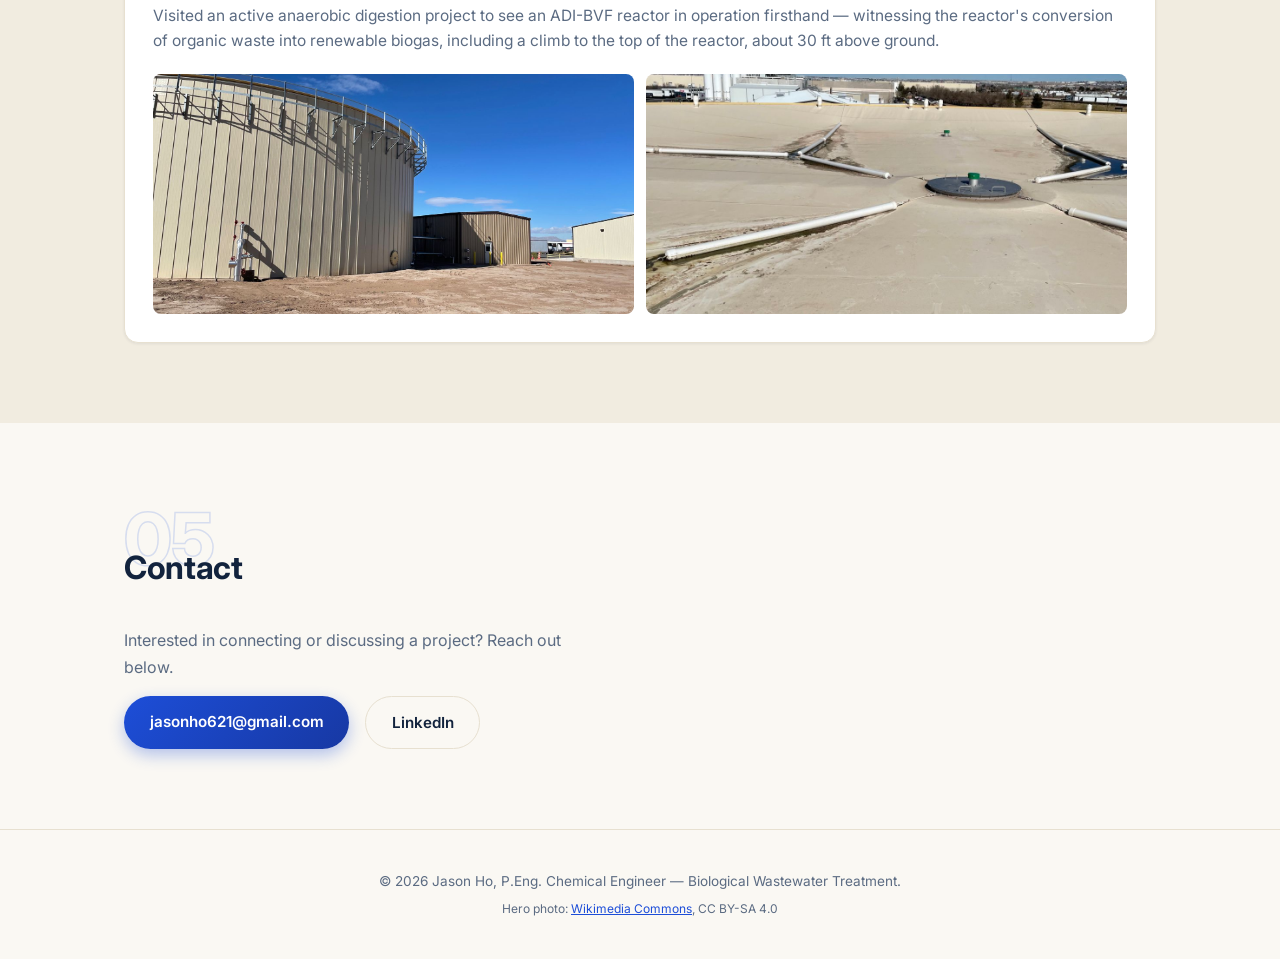
==== commit 520edbf6: "Redesign color palette and layout format Move off the flat cool-blue theme to a warm ivory backgroun" ====
--- a/index.html
+++ b/index.html
@@ -33,33 +33,33 @@
   <main>
     <section id="top" class="hero">
       <div class="container hero-inner">
-        <p class="eyebrow">Chemical Engineer, P.Eng · Biological Wastewater Treatment</p>
-        <h1>Jason Ho</h1>
-        <p class="hero-subtitle">
-          Application Engineer II at Grundfos (NewTerra), based in Canada —
-          designing and proposing biological wastewater treatment systems
-          since 2022.
-        </p>
-        <div class="hero-chips">
-          <span class="chip">P.Eng</span>
-          <span class="chip">Grundfos (NewTerra)</span>
-          <span class="chip">Canada</span>
-        </div>
-        <div class="hero-cta">
-          <a href="https://www.linkedin.com/in/jason-h-726504182" class="btn btn-primary" target="_blank" rel="noopener noreferrer">Connect on LinkedIn</a>
-          <a href="#experience" class="btn btn-secondary">See my experience</a>
-        </div>
-      </div>
-      <div class="hero-wave" aria-hidden="true">
-        <svg viewBox="0 0 1440 120" preserveAspectRatio="none">
-          <path d="M0,64 C240,120 480,0 720,32 C960,64 1200,120 1440,64 L1440,120 L0,120 Z"></path>
-        </svg>
+        <div class="hero-card">
+          <p class="eyebrow">Chemical Engineer, P.Eng · Biological Wastewater Treatment</p>
+          <h1>Jason Ho</h1>
+          <p class="hero-subtitle">
+            Application Engineer II at Grundfos (NewTerra), based in Canada —
+            designing and proposing biological wastewater treatment systems
+            since 2022.
+          </p>
+          <div class="hero-chips">
+            <span class="chip">P.Eng</span>
+            <span class="chip">Grundfos (NewTerra)</span>
+            <span class="chip">Canada</span>
+          </div>
+          <div class="hero-cta">
+            <a href="https://www.linkedin.com/in/jason-h-726504182" class="btn btn-primary" target="_blank" rel="noopener noreferrer">Connect on LinkedIn</a>
+            <a href="#experience" class="btn btn-secondary">See my experience</a>
+          </div>
+        </div>
       </div>
     </section>
 
     <section id="about" class="section">
       <div class="container">
-        <h2 class="section-title">About Me</h2>
+        <div class="section-head">
+          <span class="section-index">01</span>
+          <h2 class="section-title">About Me</h2>
+        </div>
         <div class="about-grid">
           <p>
             I'm a Professional Engineer (P.Eng) working on biological
@@ -83,7 +83,10 @@
 
     <section id="experience" class="section section-alt">
       <div class="container">
-        <h2 class="section-title">Experience</h2>
+        <div class="section-head">
+          <span class="section-index">02</span>
+          <h2 class="section-title">Experience</h2>
+        </div>
         <ol class="timeline">
           <li class="timeline-item">
             <div class="timeline-marker"></div>
@@ -125,21 +128,28 @@
 
     <section id="skills" class="section">
       <div class="container">
-        <h2 class="section-title">Skills</h2>
+        <div class="section-head">
+          <span class="section-index">03</span>
+          <h2 class="section-title">Skills</h2>
+        </div>
         <div class="skills-grid">
           <div class="skill-card">
+            <span class="card-index">01</span>
             <h3>Process Design</h3>
             <p>P&amp;IDs, process flow diagrams, and O&amp;M manuals for full-scale biological wastewater treatment systems.</p>
           </div>
           <div class="skill-card">
+            <span class="card-index">02</span>
             <h3>Equipment Selection</h3>
             <p>Sizing and selecting pumps, blowers, and valves for treatment systems.</p>
           </div>
           <div class="skill-card">
+            <span class="card-index">03</span>
             <h3>Proposals &amp; Bid Development</h3>
             <p>Technical proposals, commercial strategy, cost estimating, and bid submission management.</p>
           </div>
           <div class="skill-card">
+            <span class="card-index">04</span>
             <h3>Start-up &amp; Commissioning</h3>
             <p>Coordinating with electrical engineers and subcontractors to commission and start up treatment systems.</p>
           </div>
@@ -149,7 +159,10 @@
 
     <section id="projects" class="section section-alt">
       <div class="container">
-        <h2 class="section-title">Projects</h2>
+        <div class="section-head">
+          <span class="section-index">04</span>
+          <h2 class="section-title">Projects</h2>
+        </div>
         <div class="projects-list">
           <article class="project-card">
             <div class="project-card-header">
@@ -196,7 +209,10 @@
 
     <section id="contact" class="section">
       <div class="container">
-        <h2 class="section-title">Contact</h2>
+        <div class="section-head">
+          <span class="section-index">05</span>
+          <h2 class="section-title">Contact</h2>
+        </div>
         <p class="contact-intro">Interested in connecting or discussing a project? Reach out below.</p>
         <div class="contact-links">
           <a href="mailto:jasonho621@gmail.com" class="btn btn-primary">jasonho621@gmail.com</a>
--- a/styles.css
+++ b/styles.css
@@ -1,15 +1,15 @@
 :root {
-  --color-ink: #0b2540;
-  --color-ink-soft: #4b6885;
-  --color-bg: #f6f9fc;
-  --color-bg-alt: #eef4fa;
+  --color-ink: #12233d;
+  --color-ink-soft: #5b6b82;
+  --color-bg: #faf8f3;
+  --color-bg-alt: #f1ece0;
   --color-surface: #ffffff;
-  --color-primary: #0369a1;
-  --color-primary-dark: #075985;
-  --color-accent: #38bdf8;
-  --color-border: #dce8f2;
-  --shadow-sm: 0 1px 3px rgba(11, 37, 64, 0.07);
-  --shadow-md: 0 12px 28px rgba(11, 37, 64, 0.12);
+  --color-primary: #1d4ed8;
+  --color-primary-dark: #1738a3;
+  --color-accent: #06b6d4;
+  --color-border: #e7e0d0;
+  --shadow-sm: 0 1px 3px rgba(18, 35, 61, 0.07);
+  --shadow-md: 0 14px 32px rgba(18, 35, 61, 0.14);
   --radius: 14px;
   --radius-sm: 8px;
   --max-width: 1080px;
@@ -60,7 +60,7 @@
   position: sticky;
   top: 0;
   z-index: 100;
-  background: rgba(246, 249, 252, 0.85);
+  background: rgba(250, 248, 243, 0.85);
   backdrop-filter: blur(10px);
   border-bottom: 1px solid var(--color-border);
 }
@@ -94,11 +94,18 @@
   color: var(--color-ink-soft);
   font-weight: 500;
   font-size: 0.92rem;
-  transition: color 0.2s ease;
+  position: relative;
+  padding-bottom: 3px;
+  background-image: linear-gradient(var(--color-primary), var(--color-primary));
+  background-size: 0% 2px;
+  background-position: left bottom;
+  background-repeat: no-repeat;
+  transition: color 0.2s ease, background-size 0.2s ease;
 }
 
 .nav-links a:hover {
-  color: var(--color-primary);
+  color: var(--color-ink);
+  background-size: 100% 2px;
 }
 
 .nav-linkedin {
@@ -107,6 +114,7 @@
   padding: 0.4rem 0.9rem;
   border: 1.5px solid var(--color-primary);
   border-radius: 999px;
+  background-image: none !important;
   transition: background 0.2s ease, color 0.2s ease;
 }
 
@@ -135,18 +143,29 @@
 /* Hero */
 .hero {
   position: relative;
-  padding: 7rem 0 9rem;
+  padding: 4.5rem 0;
   background:
-    linear-gradient(180deg, rgba(6, 24, 43, 0.82) 0%, rgba(6, 24, 43, 0.6) 45%, rgba(6, 32, 56, 0.88) 100%),
+    linear-gradient(160deg, rgba(9, 20, 38, 0.55) 0%, rgba(9, 20, 38, 0.25) 55%, rgba(9, 20, 38, 0.65) 100%),
     url("assets/hero-plant.jpg");
   background-size: cover;
   background-position: center;
-  overflow: hidden;
 }
 
 .hero-inner {
+  display: flex;
+  min-height: 30rem;
+  align-items: center;
+}
+
+.hero-card {
   position: relative;
-  max-width: 720px;
+  max-width: 620px;
+  background: rgba(250, 248, 243, 0.92);
+  backdrop-filter: blur(14px);
+  border: 1px solid rgba(255, 255, 255, 0.4);
+  border-radius: 20px;
+  padding: 2.75rem;
+  box-shadow: 0 24px 48px rgba(9, 20, 38, 0.35);
 }
 
 .eyebrow {
@@ -154,20 +173,19 @@
   letter-spacing: 0.1em;
   font-size: 0.78rem;
   font-weight: 700;
-  color: var(--color-accent);
+  color: var(--color-primary);
   margin-bottom: 0.9rem;
 }
 
 .hero h1 {
-  font-size: clamp(2.5rem, 5.5vw, 3.5rem);
-  color: #ffffff;
+  font-size: clamp(2.25rem, 5vw, 3.1rem);
+  color: var(--color-ink);
   font-weight: 800;
 }
 
 .hero-subtitle {
-  font-size: 1.2rem;
-  max-width: 560px;
-  color: #dceafb;
+  font-size: 1.1rem;
+  color: var(--color-ink-soft);
 }
 
 .hero-chips {
@@ -181,49 +199,18 @@
   display: inline-flex;
   align-items: center;
   padding: 0.4rem 0.9rem;
-  background: rgba(255, 255, 255, 0.12);
-  border: 1px solid rgba(255, 255, 255, 0.3);
+  background: var(--color-surface);
+  border: 1px solid var(--color-border);
   border-radius: 999px;
   font-size: 0.85rem;
   font-weight: 600;
-  color: #ffffff;
-  backdrop-filter: blur(4px);
-}
-
-.hero .btn-secondary {
-  background: rgba(255, 255, 255, 0.08);
-  color: #ffffff;
-  border: 1.5px solid rgba(255, 255, 255, 0.55);
-}
-
-.hero .btn-secondary:hover {
-  background: rgba(255, 255, 255, 0.18);
-  border-color: #ffffff;
-  color: #ffffff;
+  color: var(--color-ink-soft);
 }
 
 .hero-cta {
   display: flex;
   gap: 1rem;
   flex-wrap: wrap;
-}
-
-.hero-wave {
-  position: absolute;
-  bottom: -1px;
-  left: 0;
-  width: 100%;
-  line-height: 0;
-}
-
-.hero-wave svg {
-  width: 100%;
-  height: 90px;
-  display: block;
-}
-
-.hero-wave path {
-  fill: var(--color-surface);
 }
 
 /* Buttons */
@@ -240,16 +227,16 @@
 .btn-primary {
   background: linear-gradient(135deg, var(--color-primary), var(--color-primary-dark));
   color: #fff;
-  box-shadow: 0 6px 16px rgba(3, 105, 161, 0.28);
+  box-shadow: 0 6px 16px rgba(29, 78, 216, 0.32);
 }
 
 .btn-primary:hover {
   transform: translateY(-2px);
-  box-shadow: 0 10px 24px rgba(3, 105, 161, 0.34);
+  box-shadow: 0 10px 26px rgba(29, 78, 216, 0.4);
 }
 
 .btn-secondary {
-  background: var(--color-surface);
+  background: transparent;
   color: var(--color-ink);
   border: 1.5px solid var(--color-border);
 }
@@ -258,7 +245,6 @@
   border-color: var(--color-primary);
   color: var(--color-primary);
   transform: translateY(-2px);
-  box-shadow: var(--shadow-sm);
 }
 
 /* Sections */
@@ -270,22 +256,25 @@
   background: var(--color-bg-alt);
 }
 
+.section-head {
+  position: relative;
+  margin-bottom: 2.5rem;
+}
+
+.section-index {
+  display: block;
+  font-size: 4.5rem;
+  font-weight: 800;
+  color: transparent;
+  -webkit-text-stroke: 1.5px rgba(29, 78, 216, 0.16);
+  line-height: 1;
+  margin-bottom: -1.6rem;
+  letter-spacing: -0.02em;
+}
+
 .section-title {
   font-size: 2rem;
-  margin-bottom: 2.5rem;
-  position: relative;
-  padding-bottom: 0.85rem;
-}
-
-.section-title::after {
-  content: "";
-  position: absolute;
-  left: 0;
-  bottom: 0;
-  width: 44px;
-  height: 4px;
-  border-radius: 999px;
-  background: linear-gradient(90deg, var(--color-primary), var(--color-accent));
+  margin: 0;
 }
 
 .about-grid {
@@ -367,6 +356,7 @@
 }
 
 .skill-card {
+  position: relative;
   background: var(--color-surface);
   border: 1px solid var(--color-border);
   border-radius: var(--radius);
@@ -379,6 +369,15 @@
   transform: translateY(-4px);
   box-shadow: var(--shadow-md);
   border-color: var(--color-accent);
+}
+
+.card-index {
+  display: block;
+  font-size: 0.8rem;
+  font-weight: 700;
+  color: var(--color-accent);
+  margin-bottom: 0.6rem;
+  letter-spacing: 0.05em;
 }
 
 .skill-card h3 {
@@ -543,4 +542,12 @@
     margin: 0.75rem 1.5rem;
     text-align: center;
   }
-}
+
+  .hero-card {
+    padding: 2rem;
+  }
+
+  .section-index {
+    font-size: 3.2rem;
+  }
+}
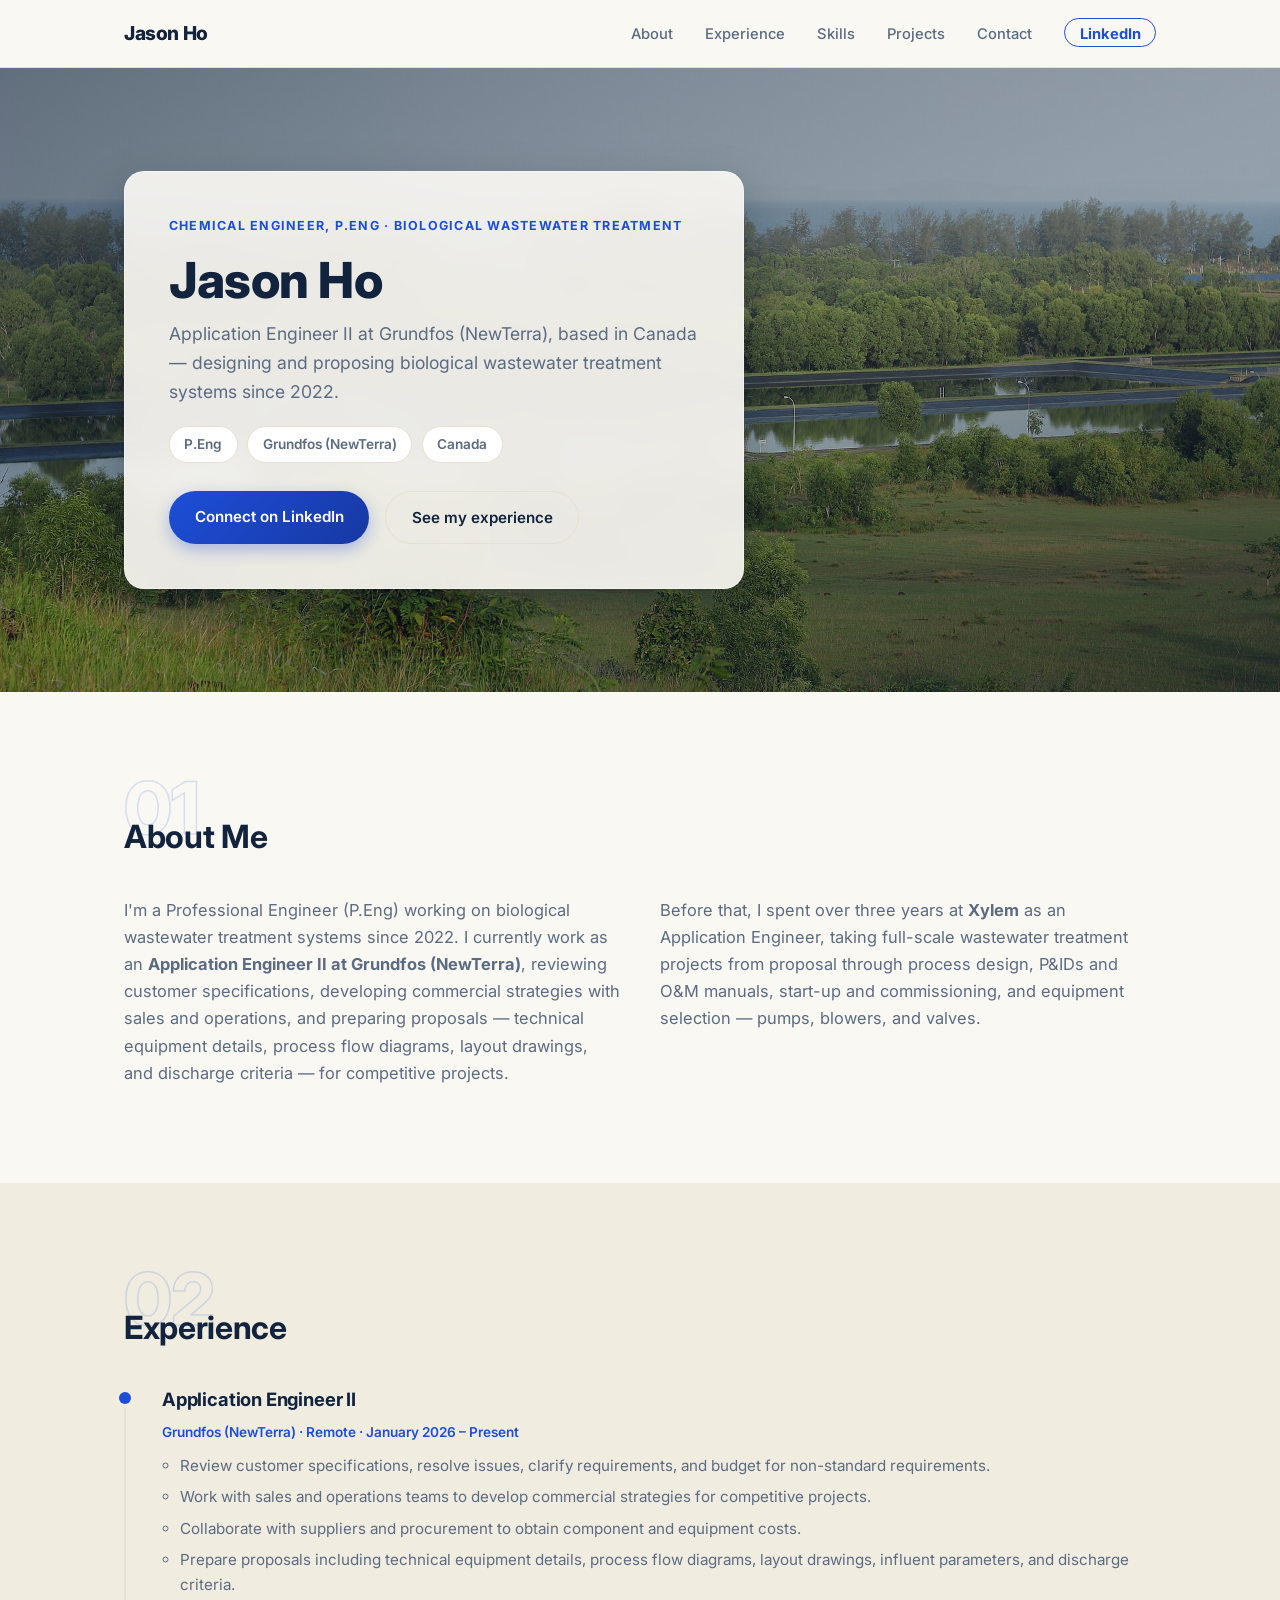
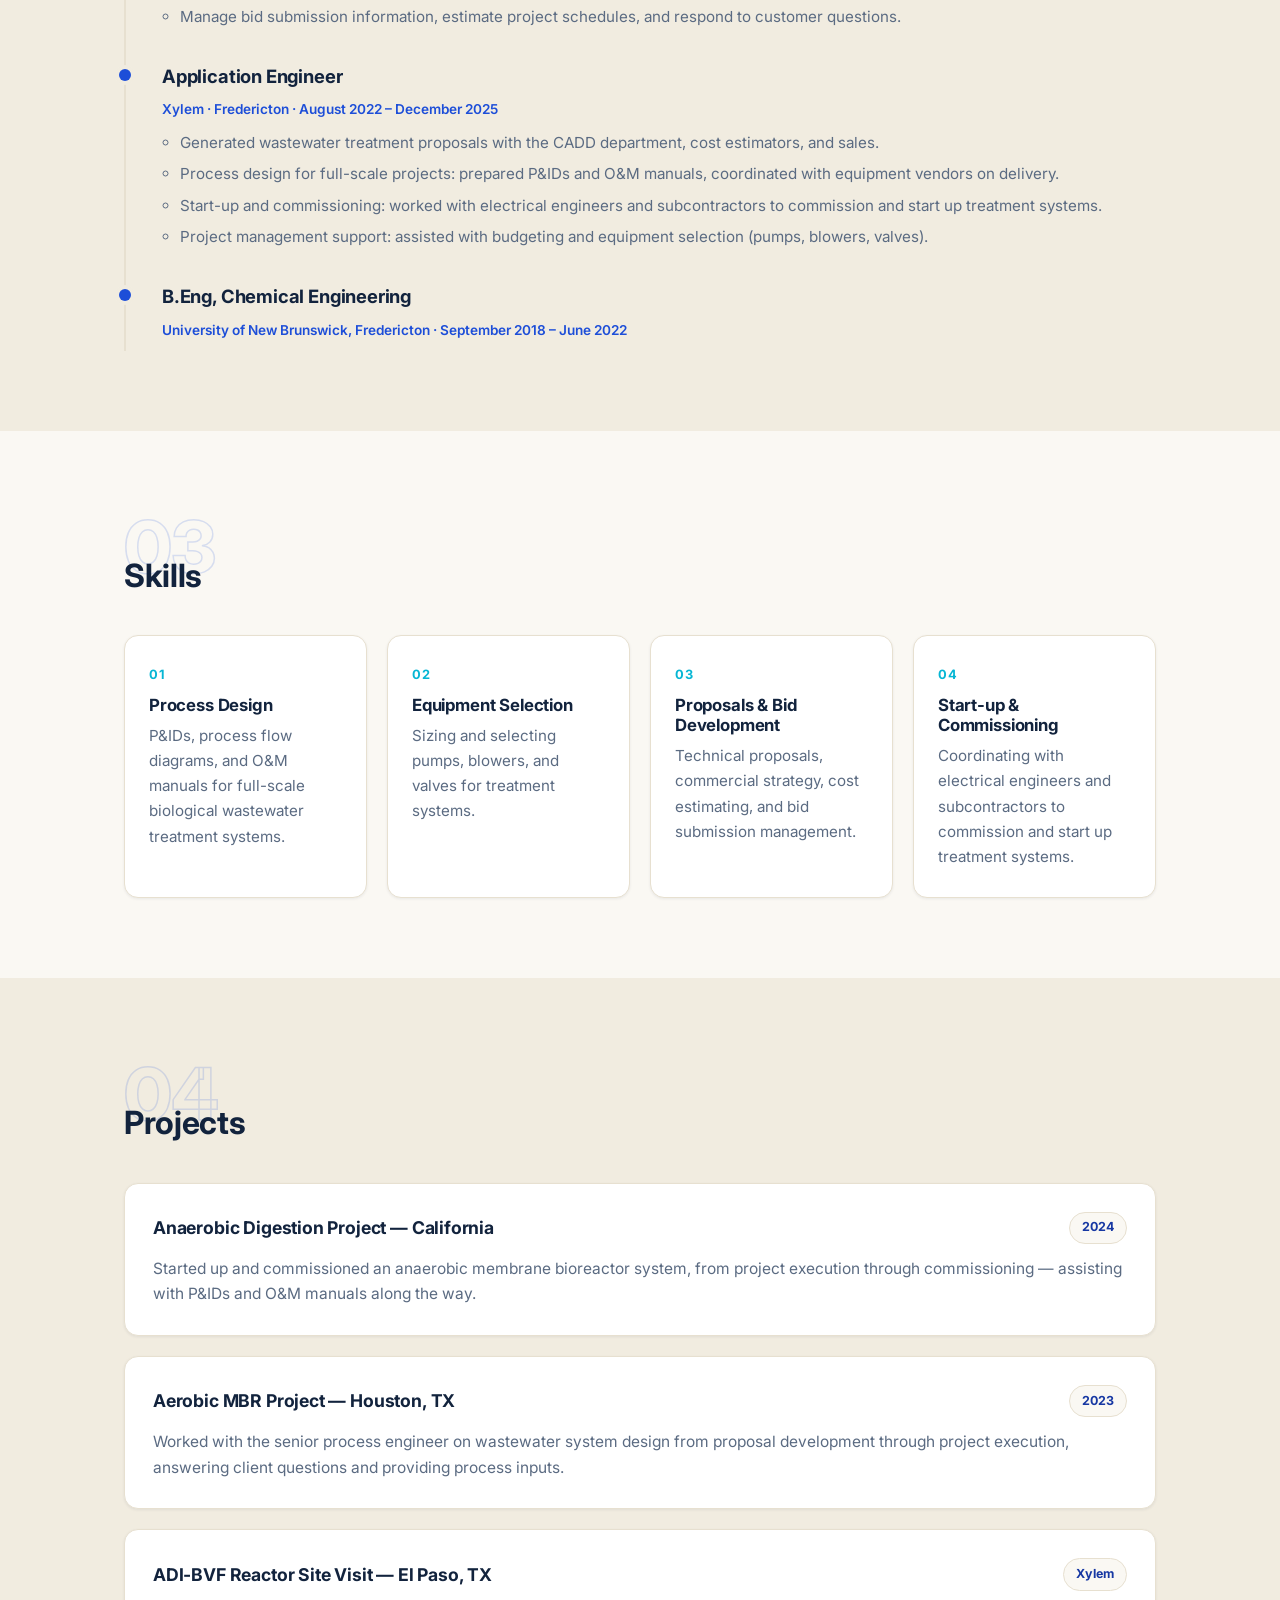
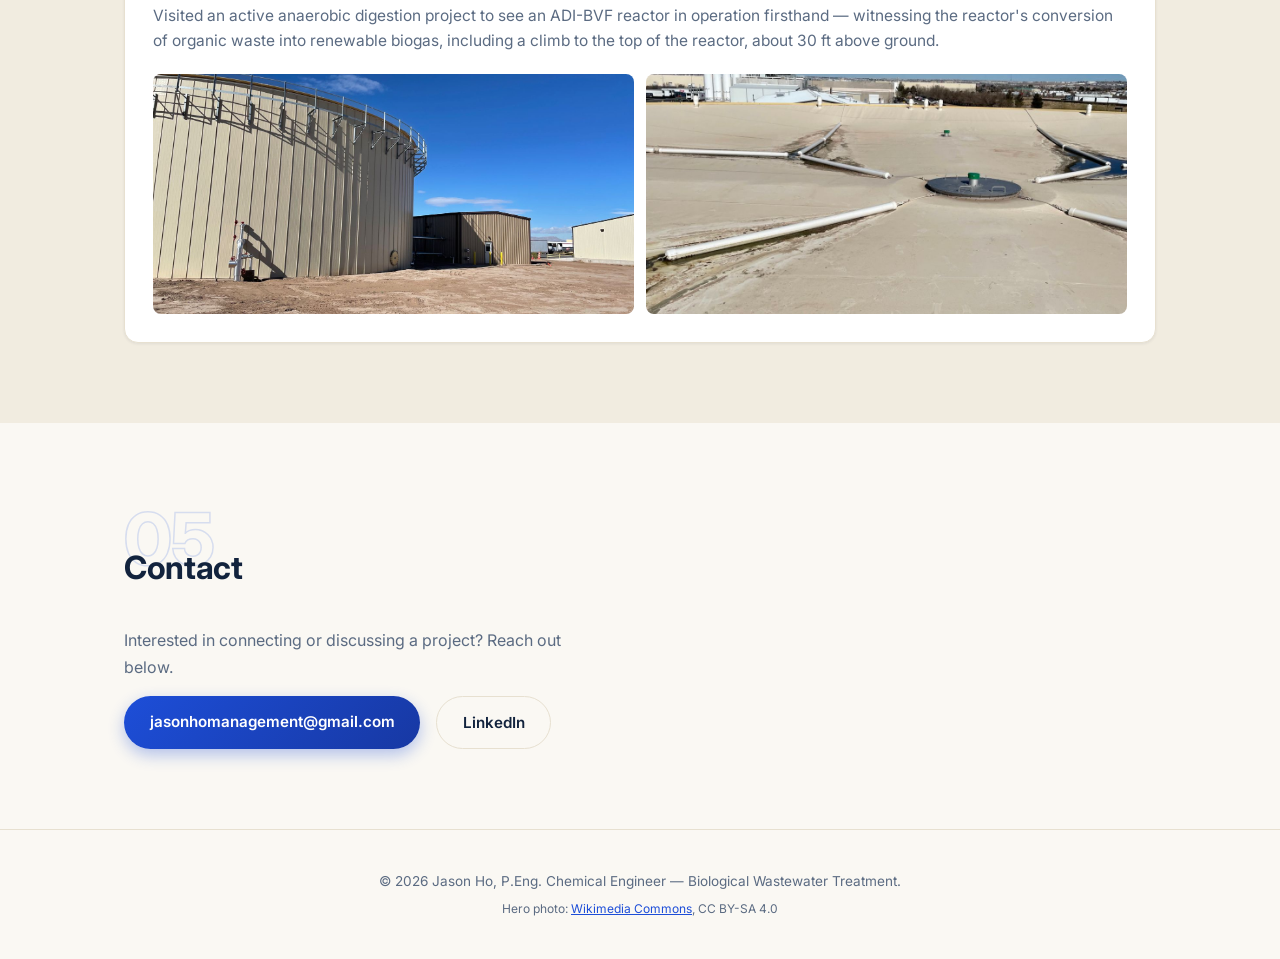
==== commit 5eb982aa: "Update contact email Co-Authored-By: Claude Sonnet 5 <noreply@anthropic.com> Claude-Session: https:/" ====
--- a/index.html
+++ b/index.html
@@ -215,7 +215,7 @@
         </div>
         <p class="contact-intro">Interested in connecting or discussing a project? Reach out below.</p>
         <div class="contact-links">
-          <a href="mailto:jasonho621@gmail.com" class="btn btn-primary">jasonho621@gmail.com</a>
+          <a href="mailto:jasonhomanagement@gmail.com" class="btn btn-primary">jasonhomanagement@gmail.com</a>
           <a href="https://www.linkedin.com/in/jason-h-726504182" class="btn btn-secondary" target="_blank" rel="noopener noreferrer">LinkedIn</a>
         </div>
       </div>
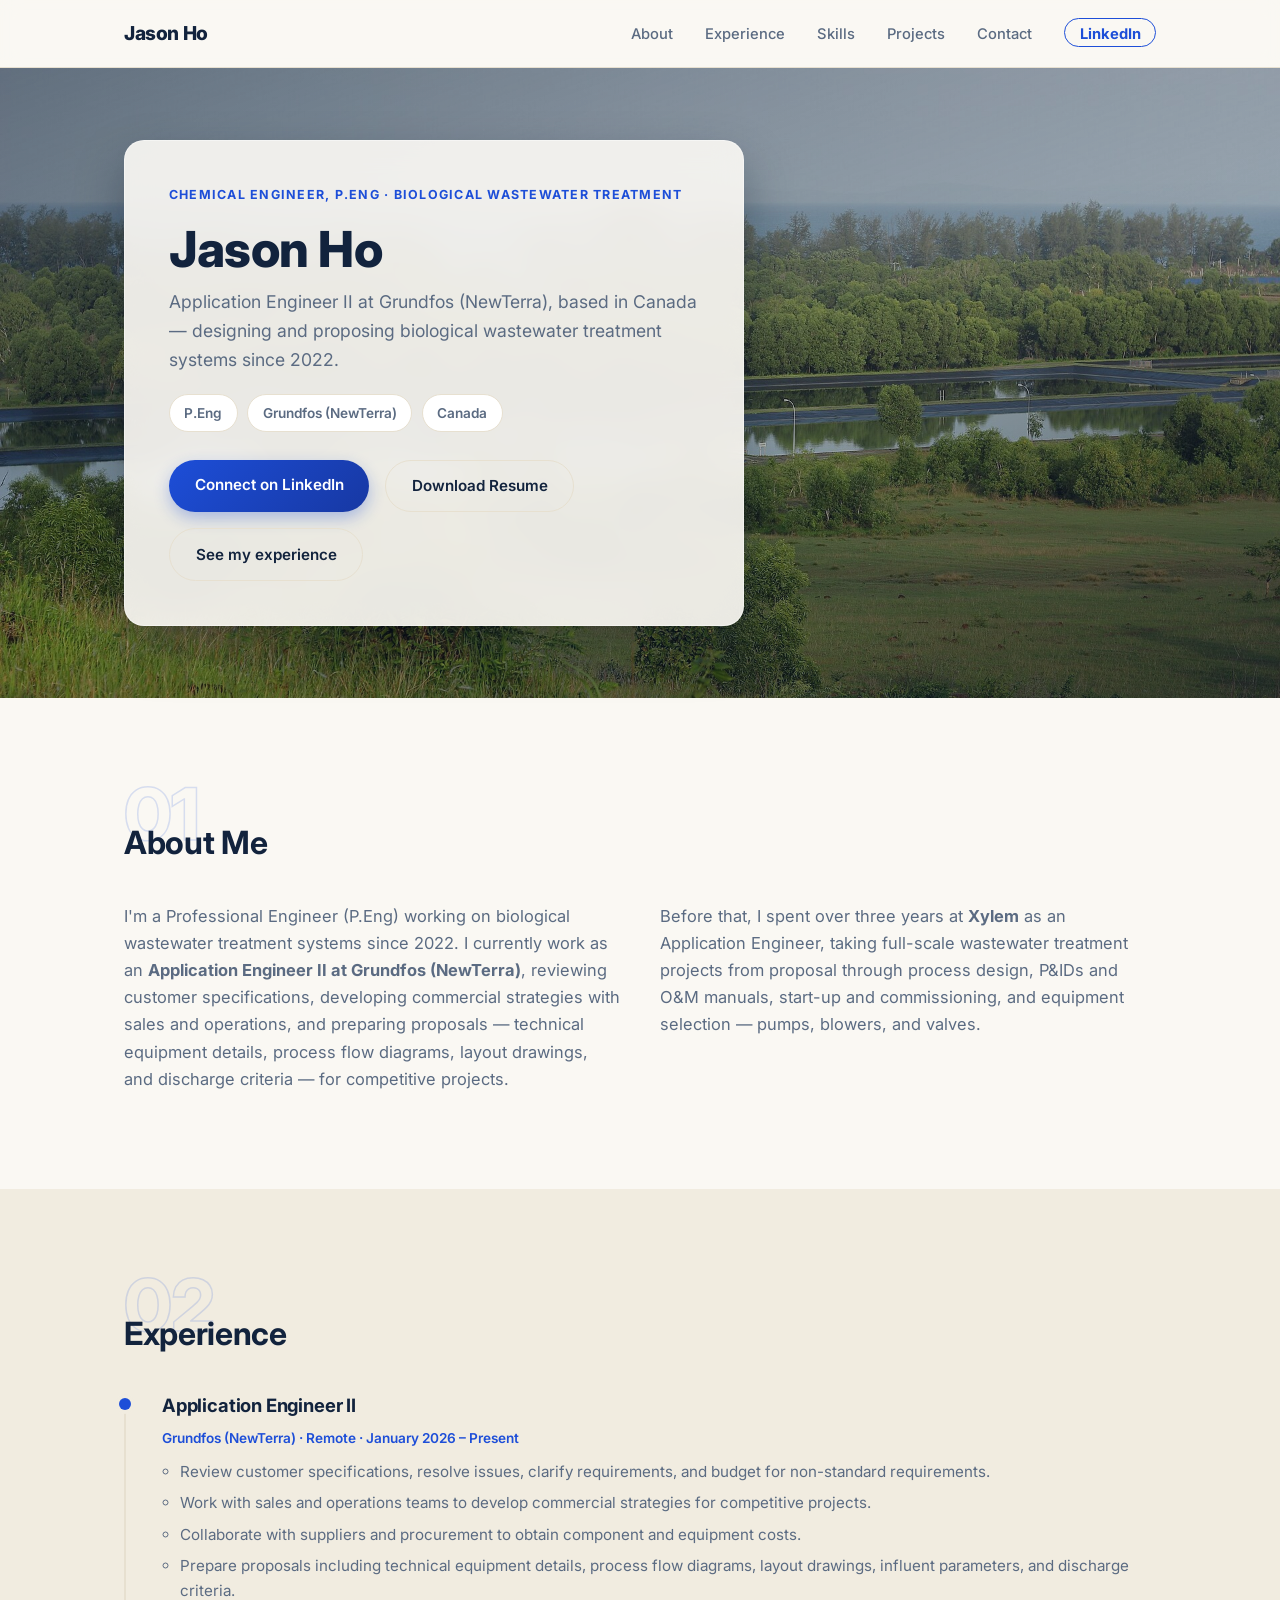
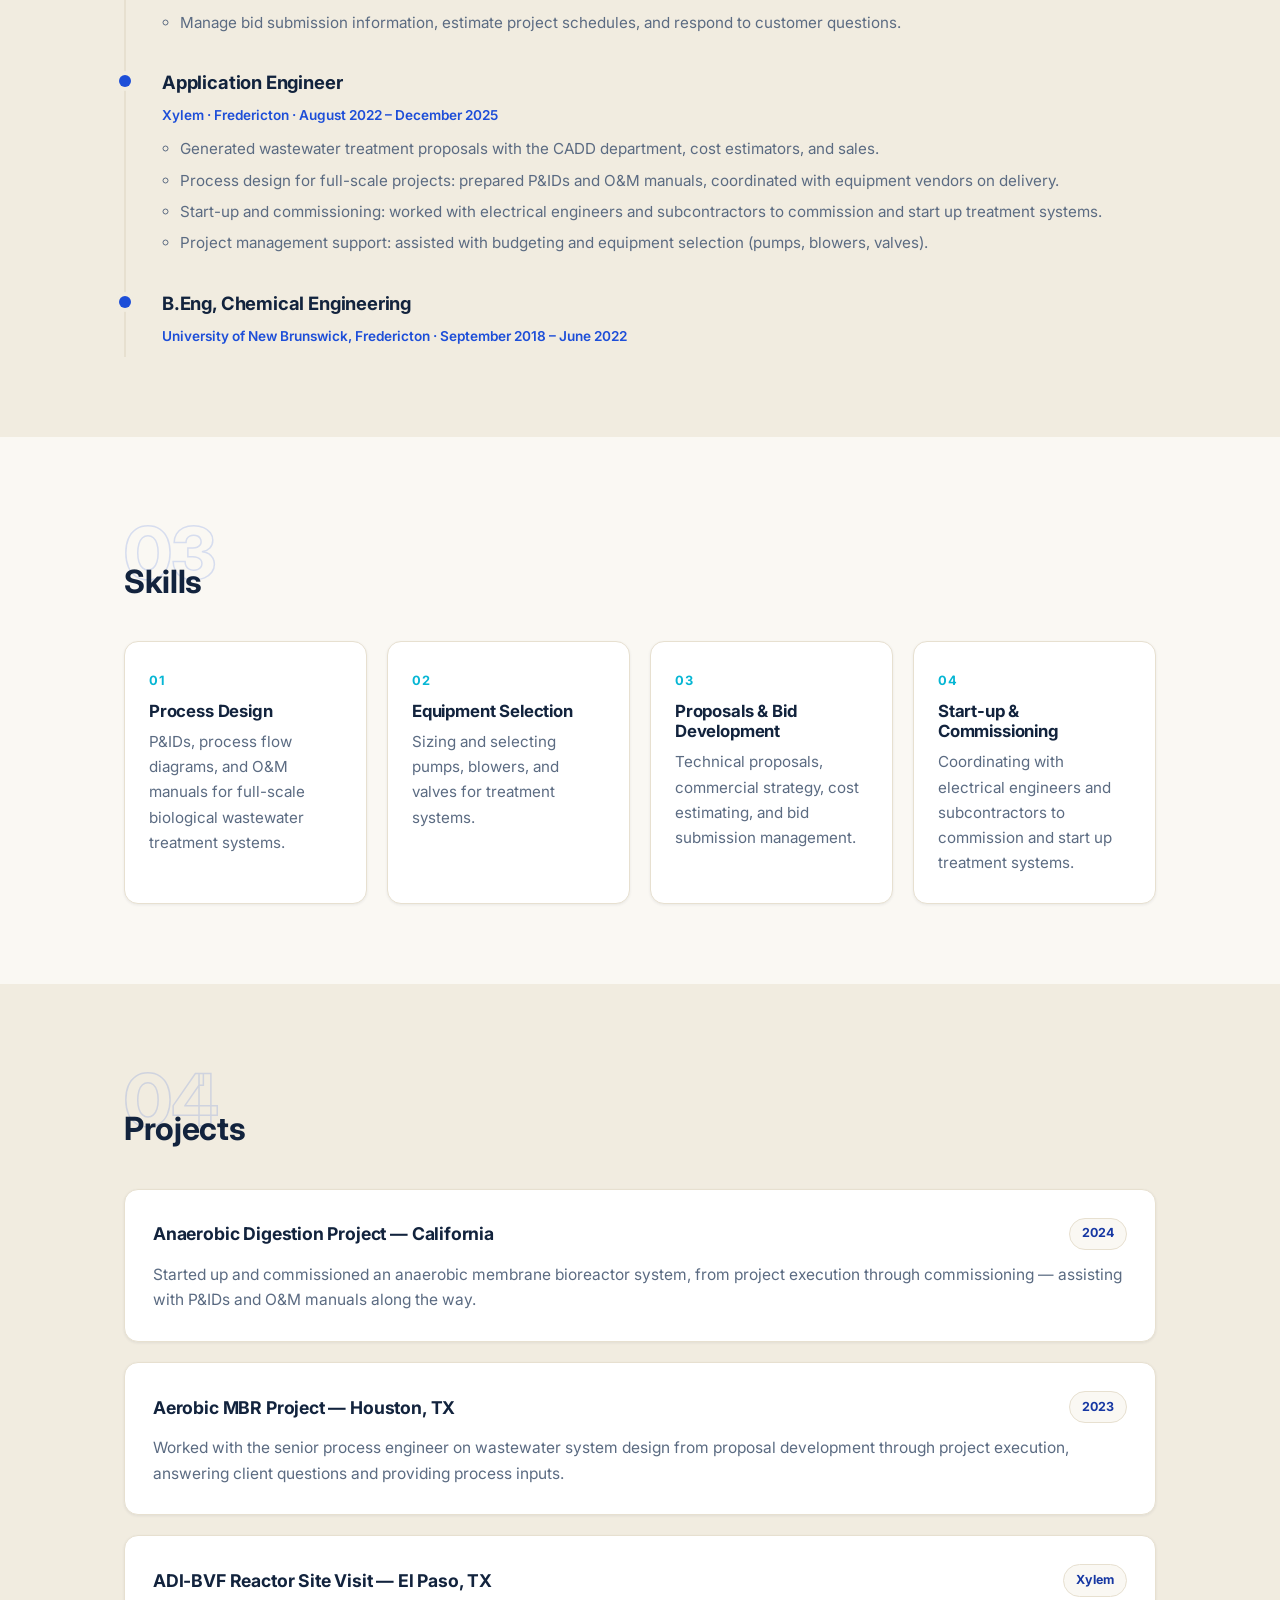
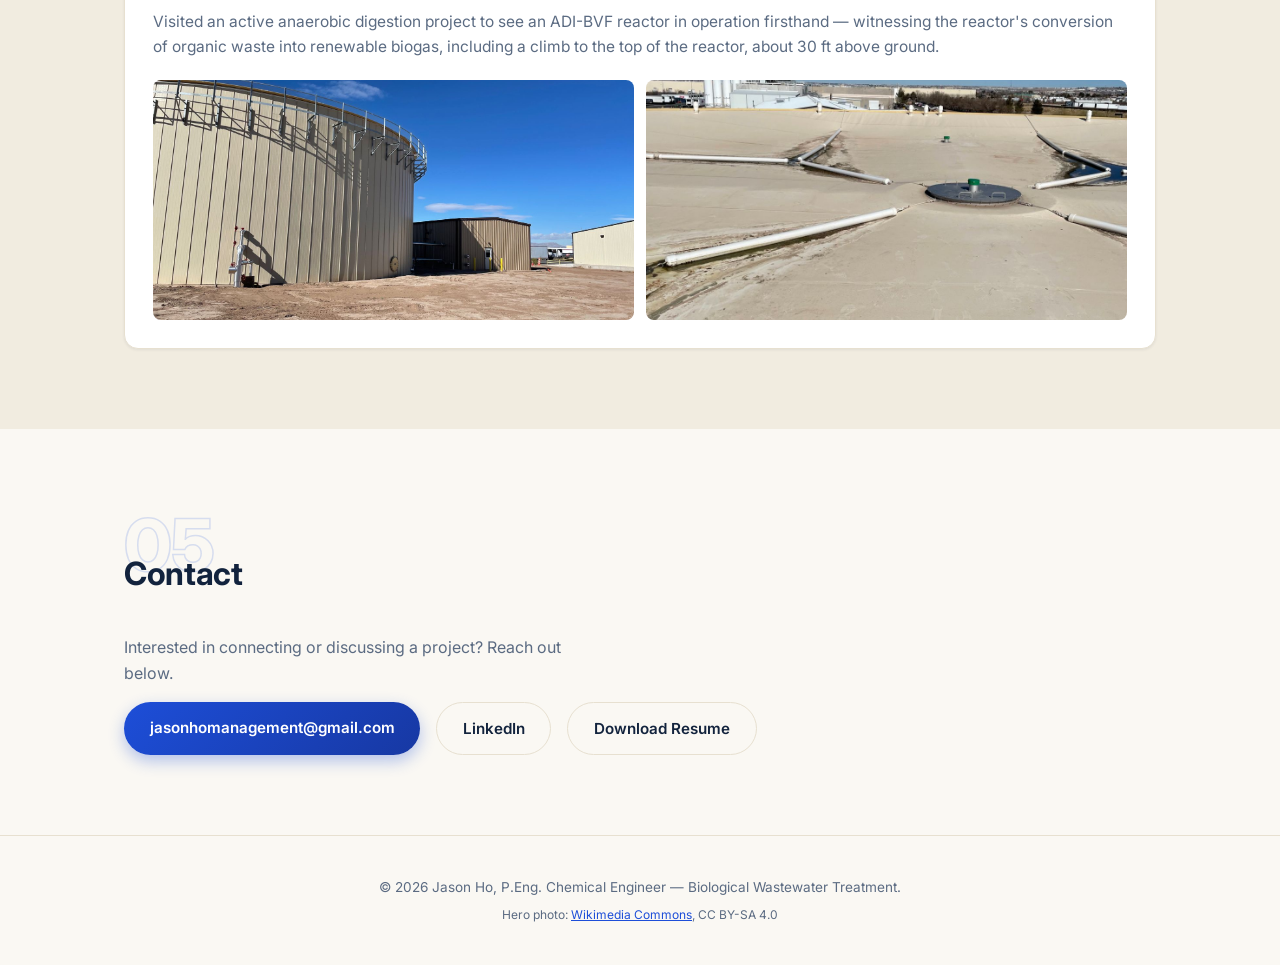
==== commit 2eec0cca: "Add Download Resume button Add the resume PDF to assets/ and link it from the hero and contact secti" ====
--- a/index.html
+++ b/index.html
@@ -48,6 +48,7 @@
           </div>
           <div class="hero-cta">
             <a href="https://www.linkedin.com/in/jason-h-726504182" class="btn btn-primary" target="_blank" rel="noopener noreferrer">Connect on LinkedIn</a>
+            <a href="assets/jason-ho-resume.pdf" class="btn btn-secondary" download>Download Resume</a>
             <a href="#experience" class="btn btn-secondary">See my experience</a>
           </div>
         </div>
@@ -217,6 +218,7 @@
         <div class="contact-links">
           <a href="mailto:jasonhomanagement@gmail.com" class="btn btn-primary">jasonhomanagement@gmail.com</a>
           <a href="https://www.linkedin.com/in/jason-h-726504182" class="btn btn-secondary" target="_blank" rel="noopener noreferrer">LinkedIn</a>
+          <a href="assets/jason-ho-resume.pdf" class="btn btn-secondary" download>Download Resume</a>
         </div>
       </div>
     </section>
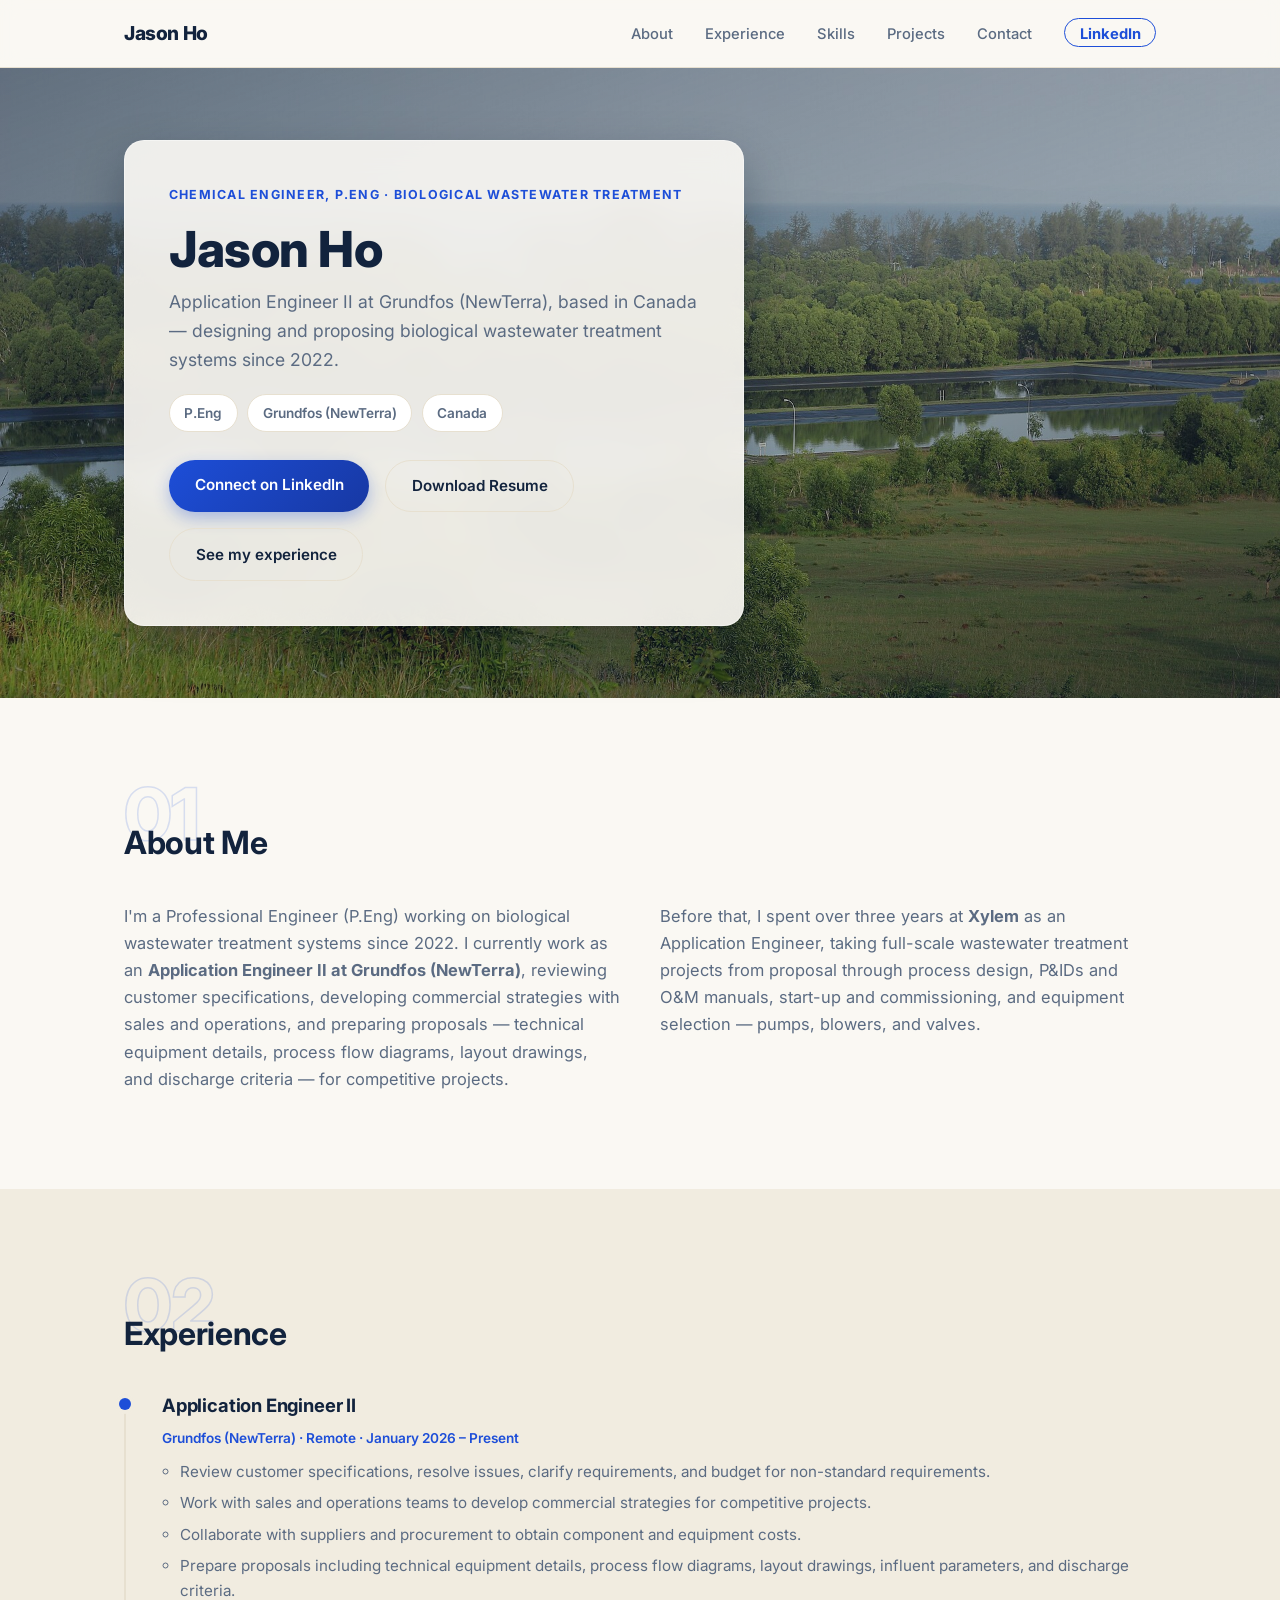
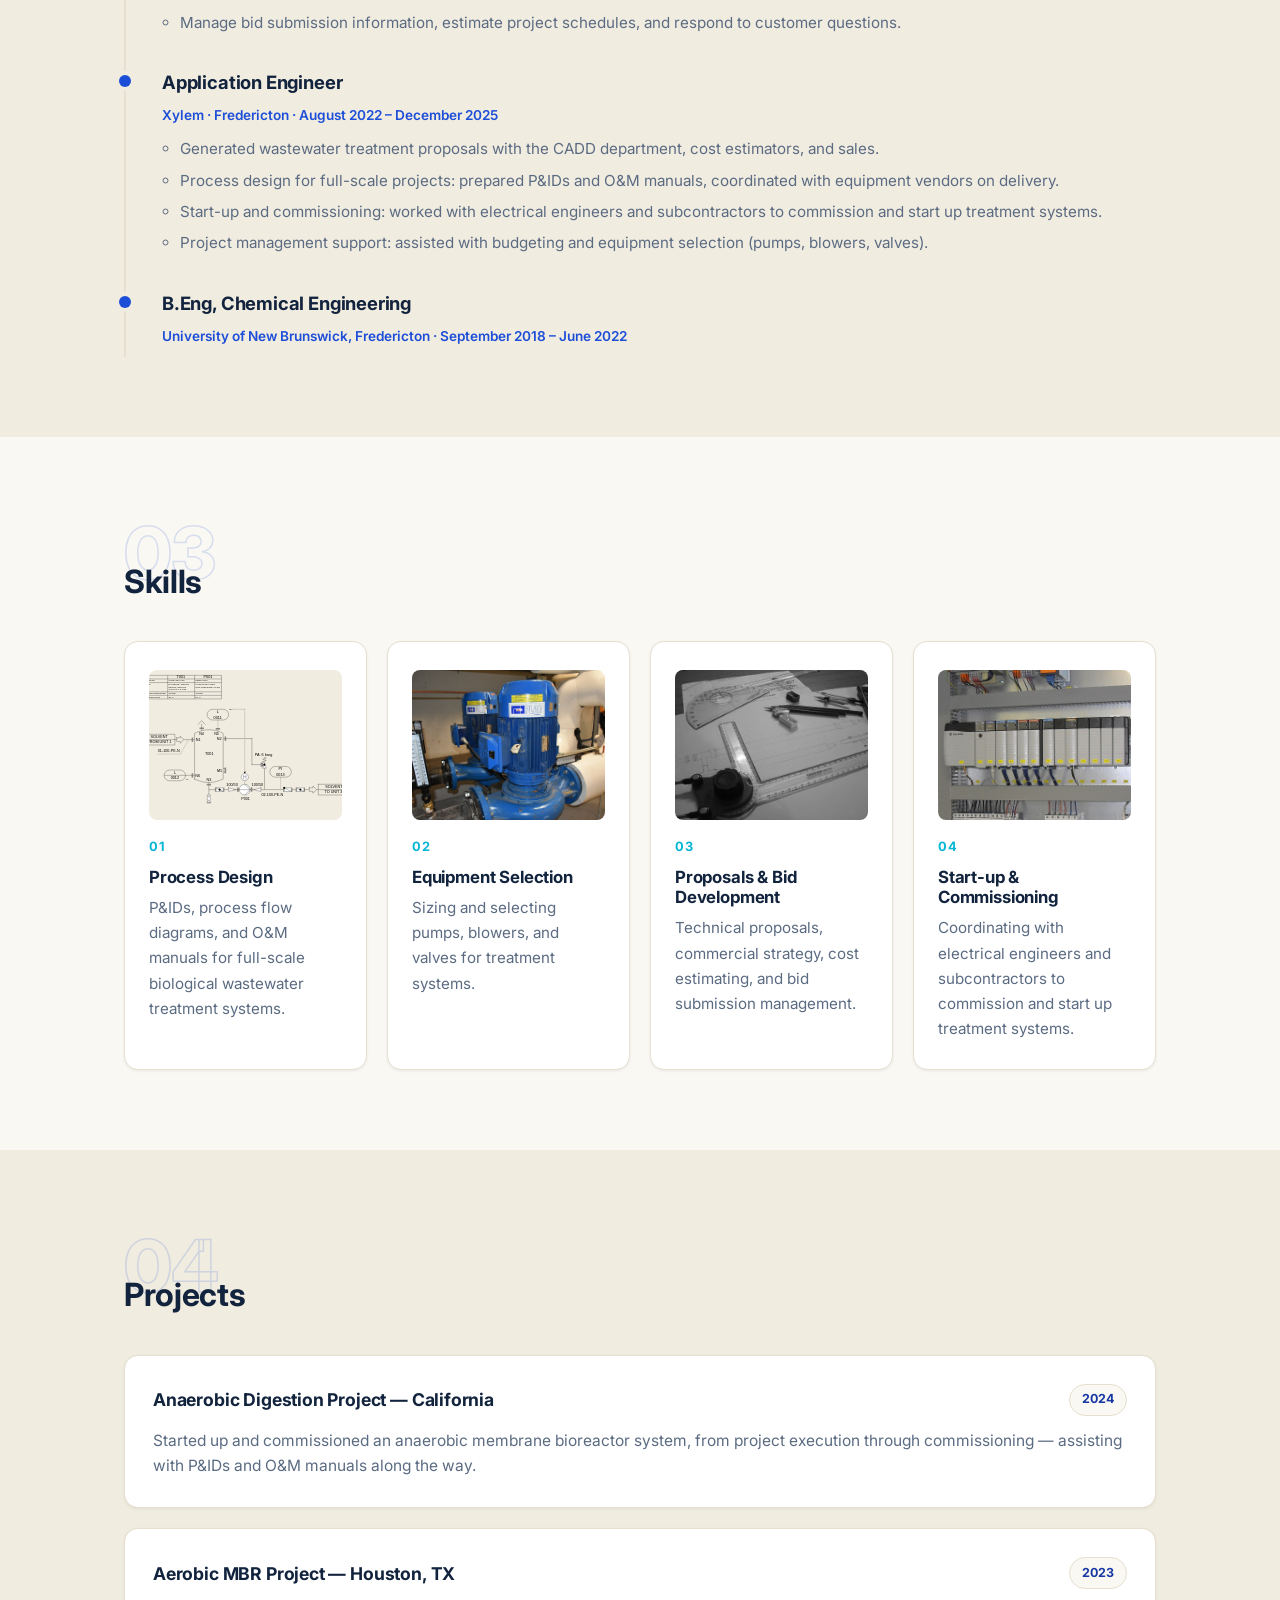
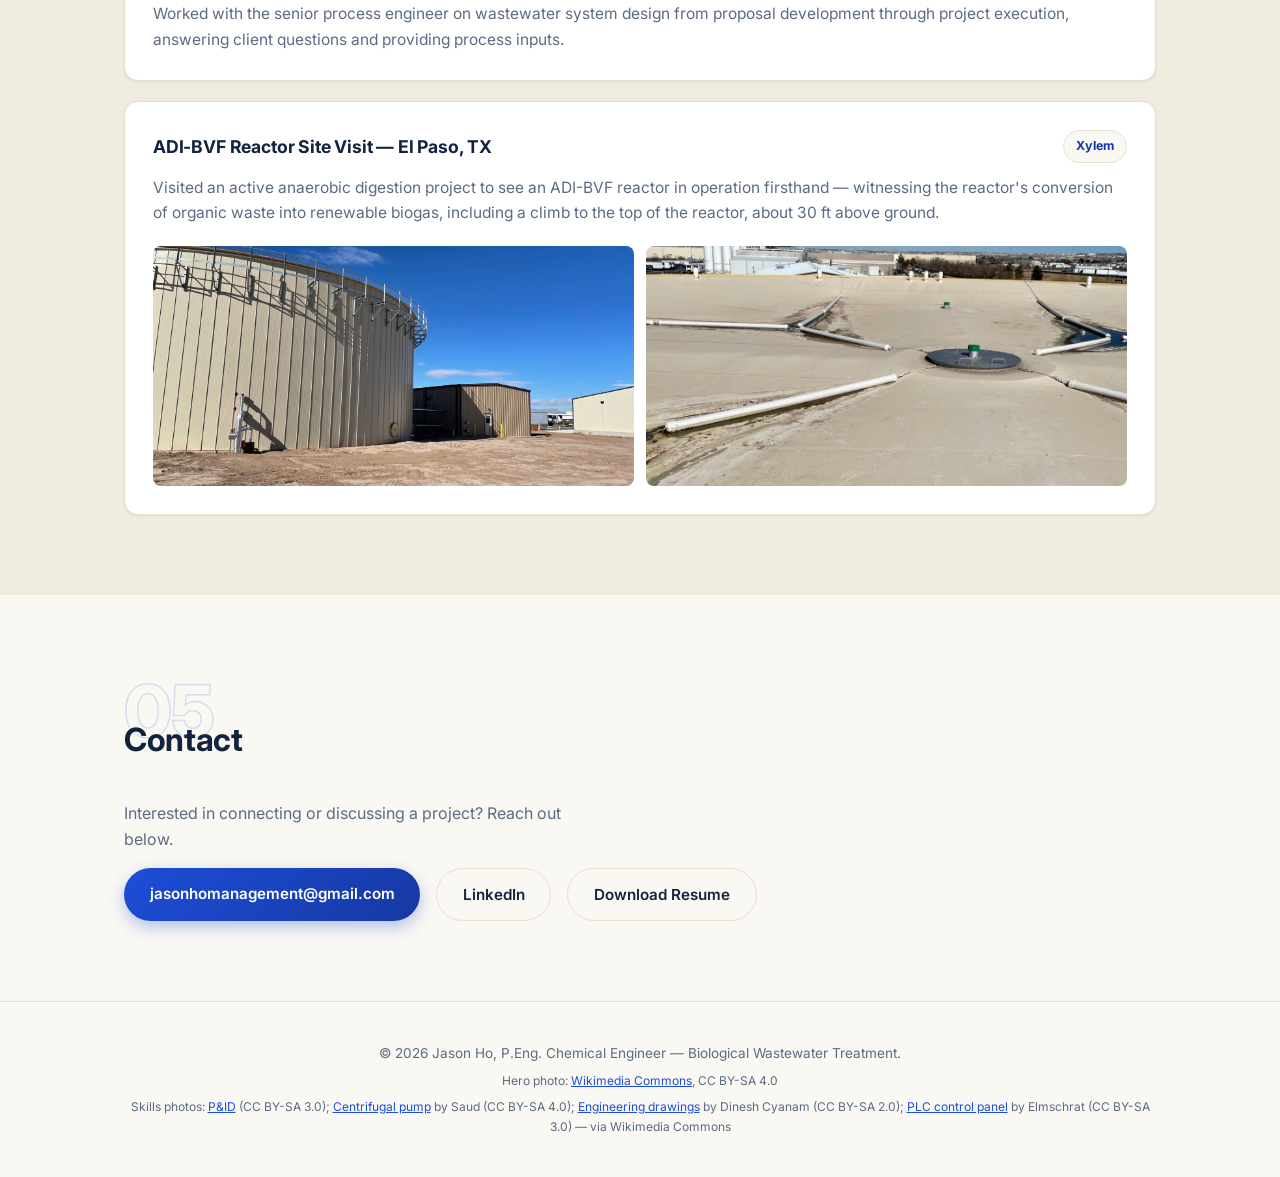
==== commit 9c8dfbc3: "Add supporting photos to Skills section cards Sources each of the four skill cards (Process Design, " ====
--- a/index.html
+++ b/index.html
@@ -5,11 +5,38 @@
   <meta name="viewport" content="width=device-width, initial-scale=1.0" />
   <title>Jason Ho, P.Eng | Chemical Engineer — Biological Wastewater Treatment</title>
   <meta name="description" content="Jason Ho, P.Eng is a chemical engineer specializing in biological wastewater treatment, process design, and application engineering at Grundfos (NewTerra)." />
+  <link rel="canonical" href="https://jasonh621.github.io/biologicalWW/" />
   <link rel="icon" href="data:,">
   <link rel="preconnect" href="https://fonts.googleapis.com">
   <link rel="preconnect" href="https://fonts.gstatic.com" crossorigin>
   <link href="https://fonts.googleapis.com/css2?family=Inter:wght@400;500;600;700;800&display=swap" rel="stylesheet">
   <link rel="stylesheet" href="styles.css" />
+  <script type="application/ld+json">
+  {
+    "@context": "https://schema.org",
+    "@type": "Person",
+    "name": "Jason Ho",
+    "honorificSuffix": "P.Eng",
+    "jobTitle": "Application Engineer II",
+    "worksFor": {
+      "@type": "Organization",
+      "name": "Grundfos (NewTerra)"
+    },
+    "alumniOf": {
+      "@type": "CollegeOrUniversity",
+      "name": "University of New Brunswick"
+    },
+    "url": "https://jasonh621.github.io/biologicalWW/",
+    "email": "mailto:jasonhomanagement@gmail.com",
+    "sameAs": [
+      "https://www.linkedin.com/in/jason-h-726504182"
+    ],
+    "address": {
+      "@type": "PostalAddress",
+      "addressCountry": "CA"
+    }
+  }
+  </script>
 </head>
 <body>
 
@@ -135,21 +162,25 @@
         </div>
         <div class="skills-grid">
           <div class="skill-card">
+            <img class="skill-photo" src="assets/skill-process-design.svg" alt="Example piping and instrumentation diagram (P&amp;ID) of a pump and tank system" loading="lazy" />
             <span class="card-index">01</span>
             <h3>Process Design</h3>
             <p>P&amp;IDs, process flow diagrams, and O&amp;M manuals for full-scale biological wastewater treatment systems.</p>
           </div>
           <div class="skill-card">
+            <img class="skill-photo" src="assets/skill-equipment-selection.jpg" alt="Centrifugal pump used in wastewater treatment equipment selection" loading="lazy" />
             <span class="card-index">02</span>
             <h3>Equipment Selection</h3>
             <p>Sizing and selecting pumps, blowers, and valves for treatment systems.</p>
           </div>
           <div class="skill-card">
+            <img class="skill-photo" src="assets/skill-proposals.jpg" alt="Engineering design drawings used to prepare technical proposals" loading="lazy" />
             <span class="card-index">03</span>
             <h3>Proposals &amp; Bid Development</h3>
             <p>Technical proposals, commercial strategy, cost estimating, and bid submission management.</p>
           </div>
           <div class="skill-card">
+            <img class="skill-photo" src="assets/skill-startup-commissioning.jpg" alt="Industrial PLC automation control panel used during start-up and commissioning" loading="lazy" />
             <span class="card-index">04</span>
             <h3>Start-up &amp; Commissioning</h3>
             <p>Coordinating with electrical engineers and subcontractors to commission and start up treatment systems.</p>
@@ -228,6 +259,7 @@
     <div class="container">
       <p>&copy; <span id="year"></span> Jason Ho, P.Eng. Chemical Engineer — Biological Wastewater Treatment.</p>
       <p class="photo-credit">Hero photo: <a href="https://commons.wikimedia.org/wiki/File:Waste_Water_Treatment_Plant.jpg" target="_blank" rel="noopener noreferrer">Wikimedia Commons</a>, CC BY-SA 4.0</p>
+      <p class="photo-credit">Skills photos: <a href="https://commons.wikimedia.org/wiki/File:Pump_with_tank_pid_en.svg" target="_blank" rel="noopener noreferrer">P&amp;ID</a> (CC BY-SA 3.0); <a href="https://commons.wikimedia.org/wiki/File:Centrifugal_Pump.jpg" target="_blank" rel="noopener noreferrer">Centrifugal pump</a> by Saud (CC BY-SA 4.0); <a href="https://commons.wikimedia.org/wiki/File:Engineering_design_drawings.jpg" target="_blank" rel="noopener noreferrer">Engineering drawings</a> by Dinesh Cyanam (CC BY-SA 2.0); <a href="https://commons.wikimedia.org/wiki/File:BMA_Automation_Allen_Bradley_PLC_3.JPG" target="_blank" rel="noopener noreferrer">PLC control panel</a> by Elmschrat (CC BY-SA 3.0) — via Wikimedia Commons</p>
     </div>
   </footer>
 
--- a/styles.css
+++ b/styles.css
@@ -371,6 +371,16 @@
   border-color: var(--color-accent);
 }
 
+.skill-photo {
+  display: block;
+  width: 100%;
+  height: 150px;
+  object-fit: cover;
+  border-radius: var(--radius-sm);
+  margin-bottom: 1rem;
+  background: var(--color-bg-alt);
+}
+
 .card-index {
   display: block;
   font-size: 0.8rem;
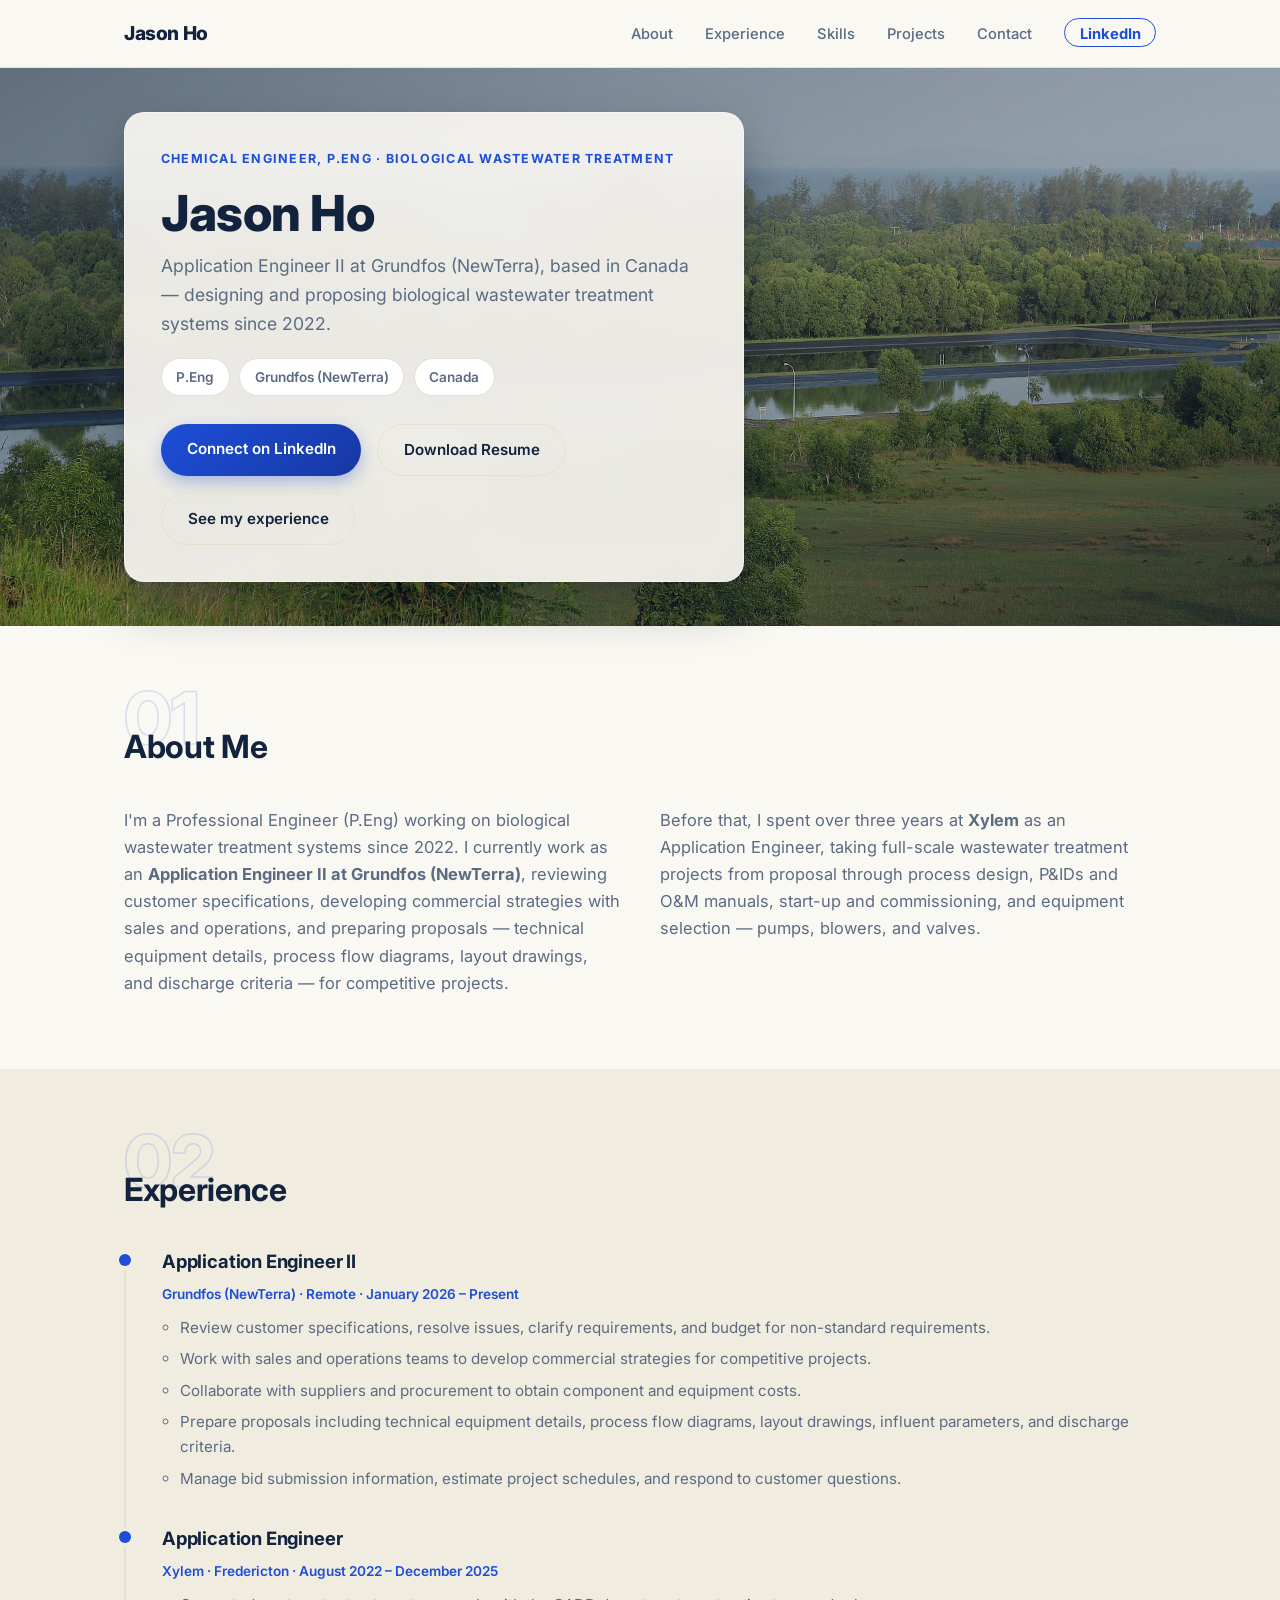
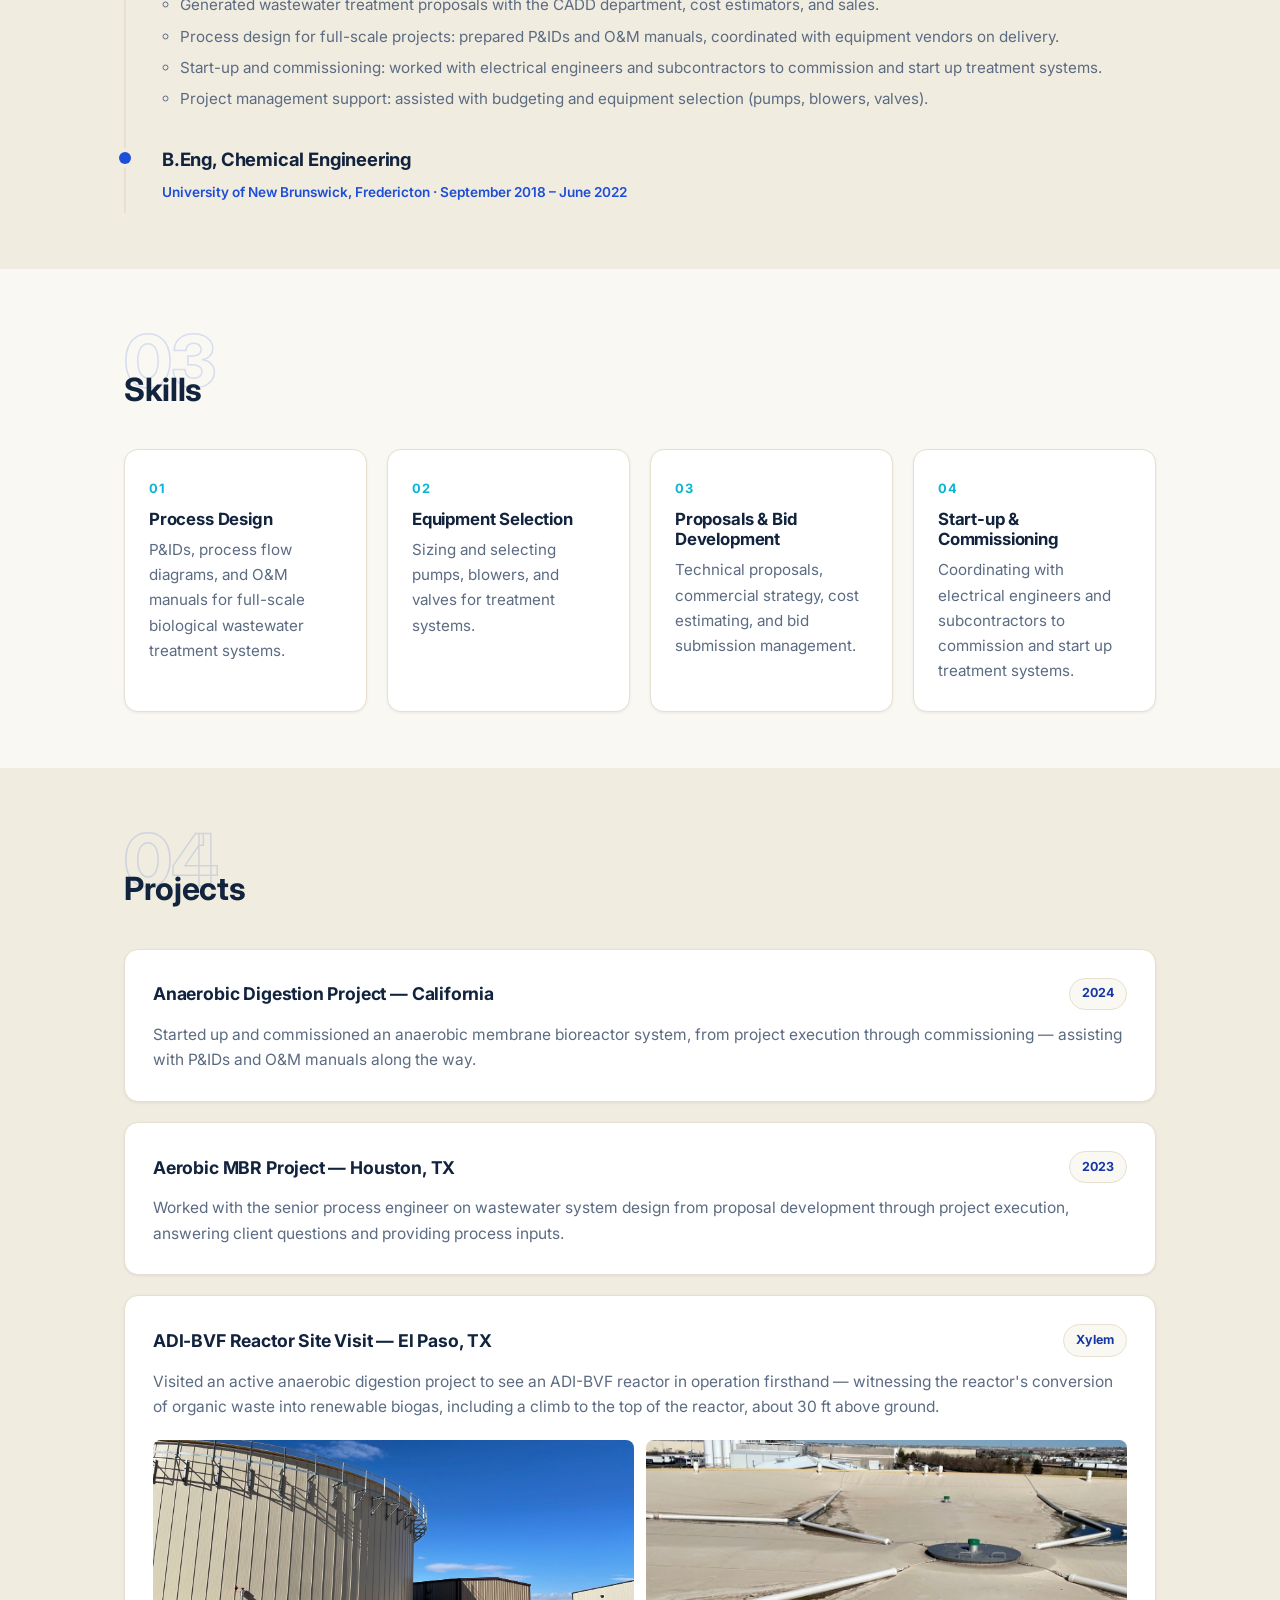
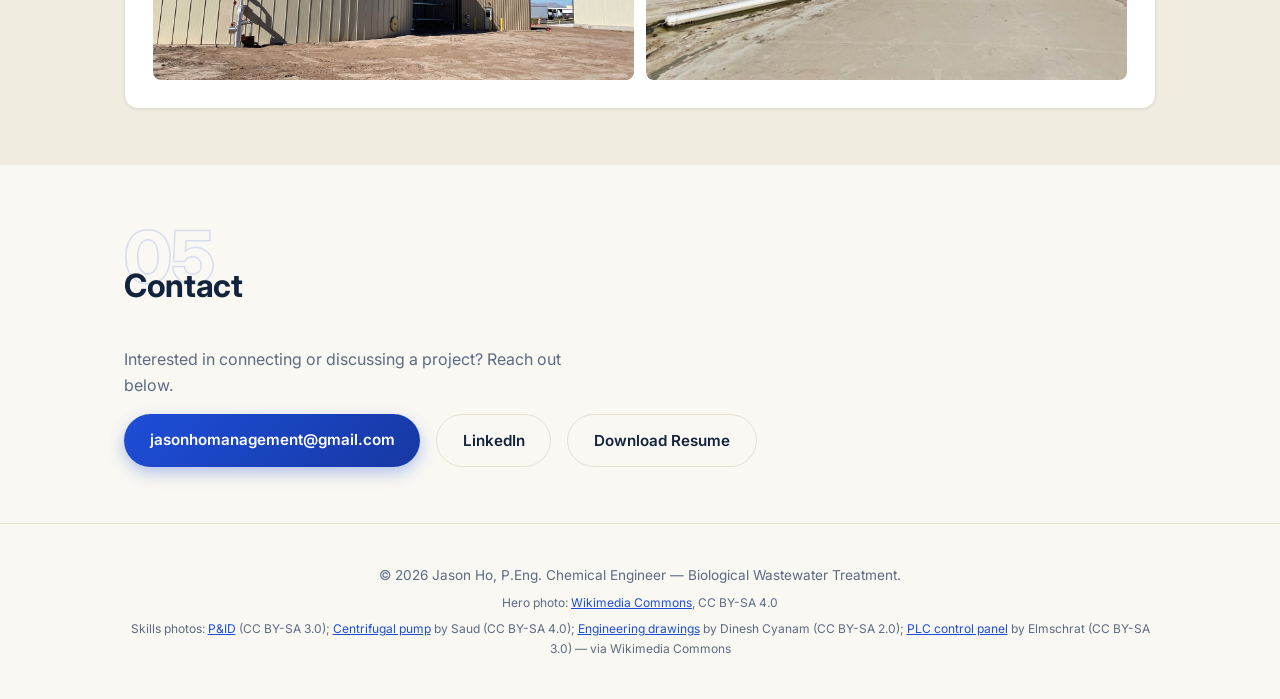
==== commit 90766b99: "Remove images from Skills section Drop the photo/diagram at the top of each skill card, along with t" ====
--- a/index.html
+++ b/index.html
@@ -162,25 +162,21 @@
         </div>
         <div class="skills-grid">
           <div class="skill-card">
-            <img class="skill-photo" src="assets/skill-process-design.svg" alt="Example piping and instrumentation diagram (P&amp;ID) of a pump and tank system" loading="lazy" />
             <span class="card-index">01</span>
             <h3>Process Design</h3>
             <p>P&amp;IDs, process flow diagrams, and O&amp;M manuals for full-scale biological wastewater treatment systems.</p>
           </div>
           <div class="skill-card">
-            <img class="skill-photo" src="assets/skill-equipment-selection.jpg" alt="Centrifugal pump used in wastewater treatment equipment selection" loading="lazy" />
             <span class="card-index">02</span>
             <h3>Equipment Selection</h3>
             <p>Sizing and selecting pumps, blowers, and valves for treatment systems.</p>
           </div>
           <div class="skill-card">
-            <img class="skill-photo" src="assets/skill-proposals.jpg" alt="Engineering design drawings used to prepare technical proposals" loading="lazy" />
             <span class="card-index">03</span>
             <h3>Proposals &amp; Bid Development</h3>
             <p>Technical proposals, commercial strategy, cost estimating, and bid submission management.</p>
           </div>
           <div class="skill-card">
-            <img class="skill-photo" src="assets/skill-startup-commissioning.jpg" alt="Industrial PLC automation control panel used during start-up and commissioning" loading="lazy" />
             <span class="card-index">04</span>
             <h3>Start-up &amp; Commissioning</h3>
             <p>Coordinating with electrical engineers and subcontractors to commission and start up treatment systems.</p>
--- a/styles.css
+++ b/styles.css
@@ -143,7 +143,7 @@
 /* Hero */
 .hero {
   position: relative;
-  padding: 4.5rem 0;
+  padding: 2.75rem 0;
   background:
     linear-gradient(160deg, rgba(9, 20, 38, 0.55) 0%, rgba(9, 20, 38, 0.25) 55%, rgba(9, 20, 38, 0.65) 100%),
     url("assets/hero-plant.jpg");
@@ -153,7 +153,7 @@
 
 .hero-inner {
   display: flex;
-  min-height: 30rem;
+  min-height: 22rem;
   align-items: center;
 }
 
@@ -164,7 +164,7 @@
   backdrop-filter: blur(14px);
   border: 1px solid rgba(255, 255, 255, 0.4);
   border-radius: 20px;
-  padding: 2.75rem;
+  padding: 2.25rem;
   box-shadow: 0 24px 48px rgba(9, 20, 38, 0.35);
 }
 
@@ -249,7 +249,7 @@
 
 /* Sections */
 .section {
-  padding: 5rem 0;
+  padding: 3.5rem 0;
 }
 
 .section-alt {
@@ -369,16 +369,6 @@
   transform: translateY(-4px);
   box-shadow: var(--shadow-md);
   border-color: var(--color-accent);
-}
-
-.skill-photo {
-  display: block;
-  width: 100%;
-  height: 150px;
-  object-fit: cover;
-  border-radius: var(--radius-sm);
-  margin-bottom: 1rem;
-  background: var(--color-bg-alt);
 }
 
 .card-index {
